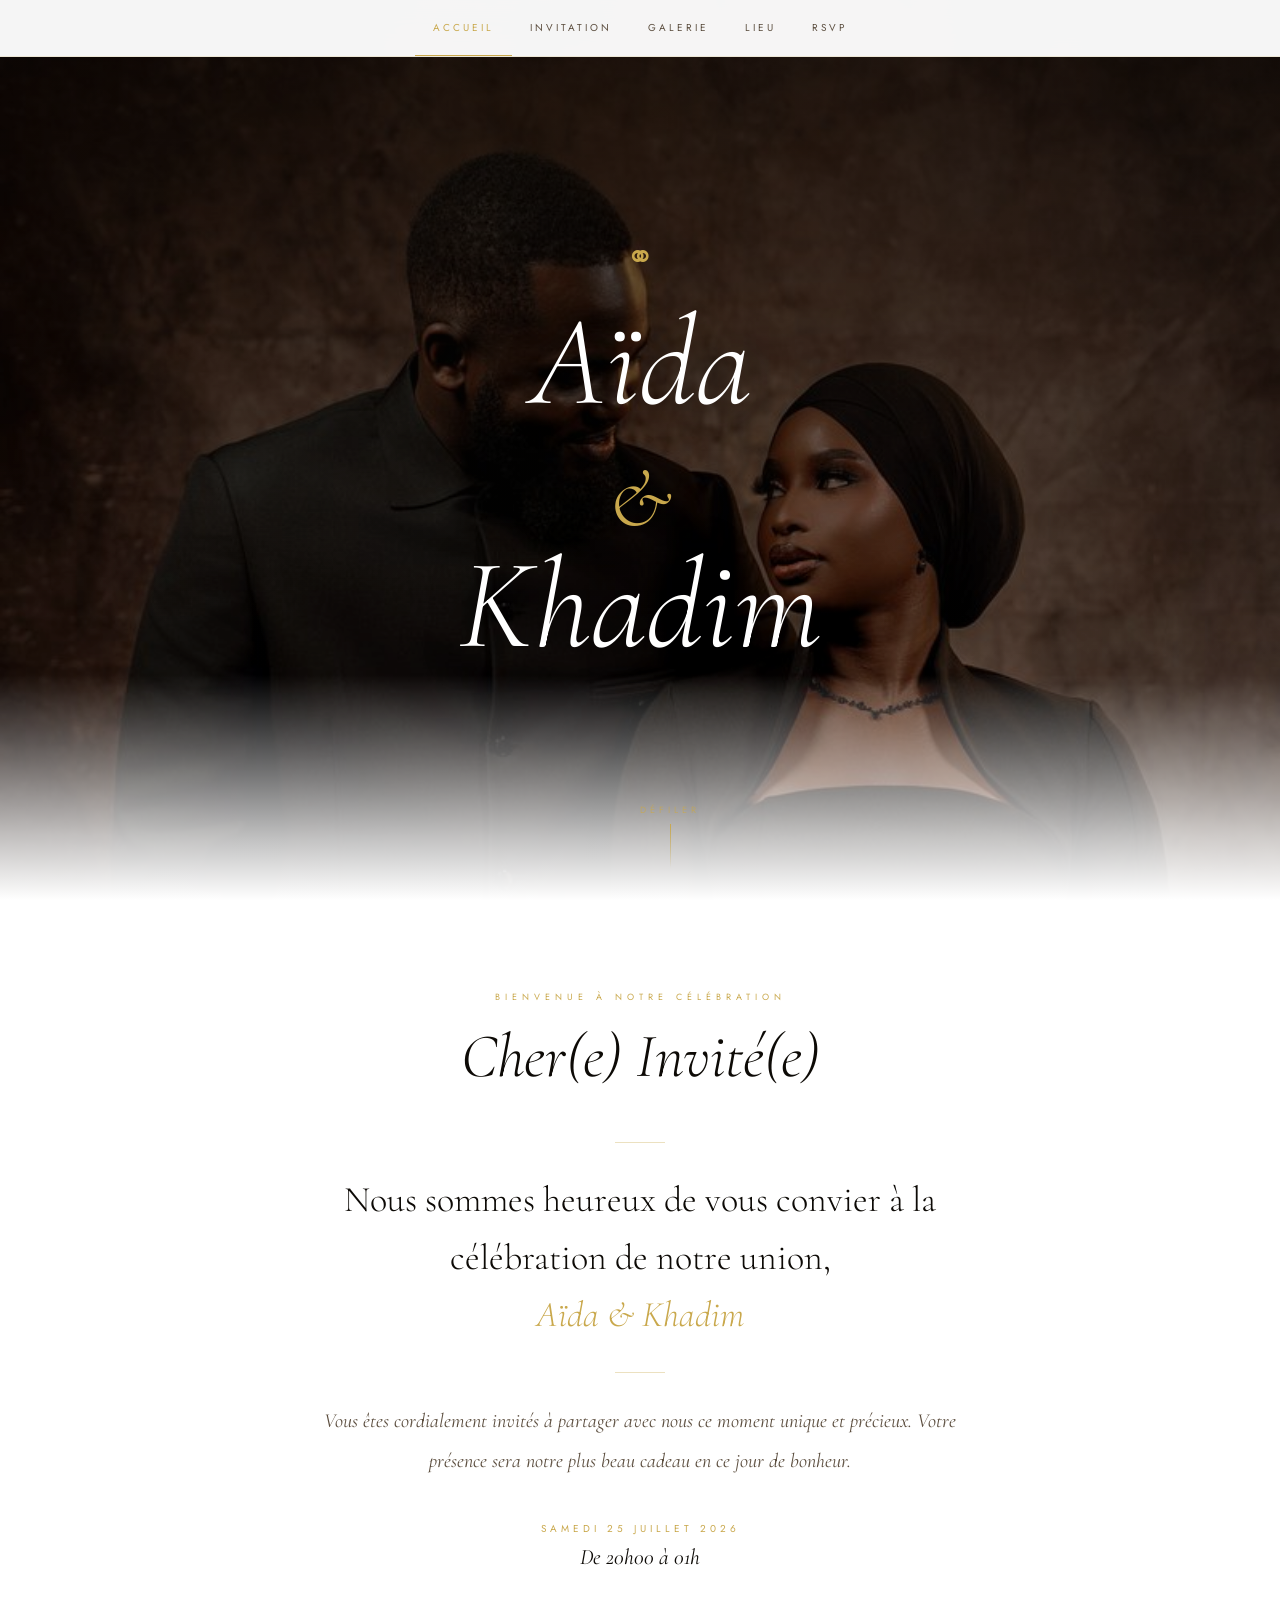
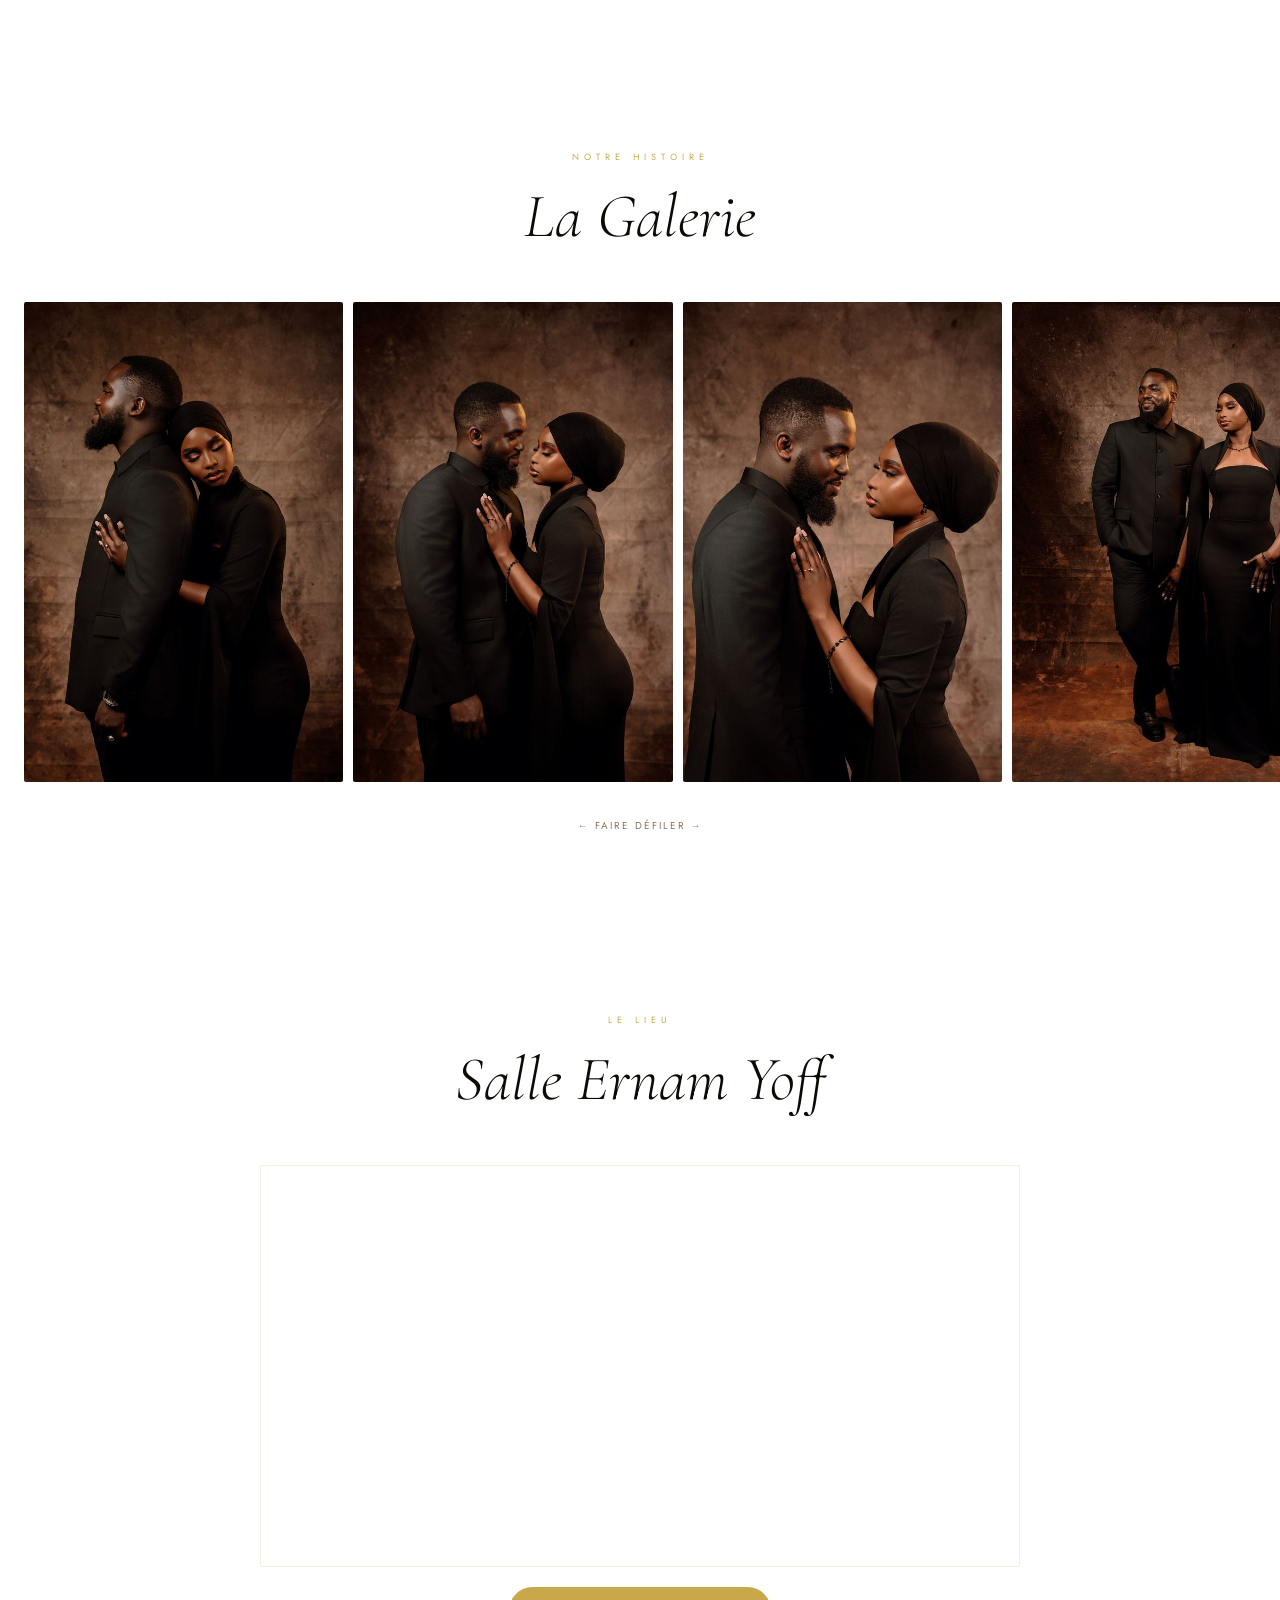
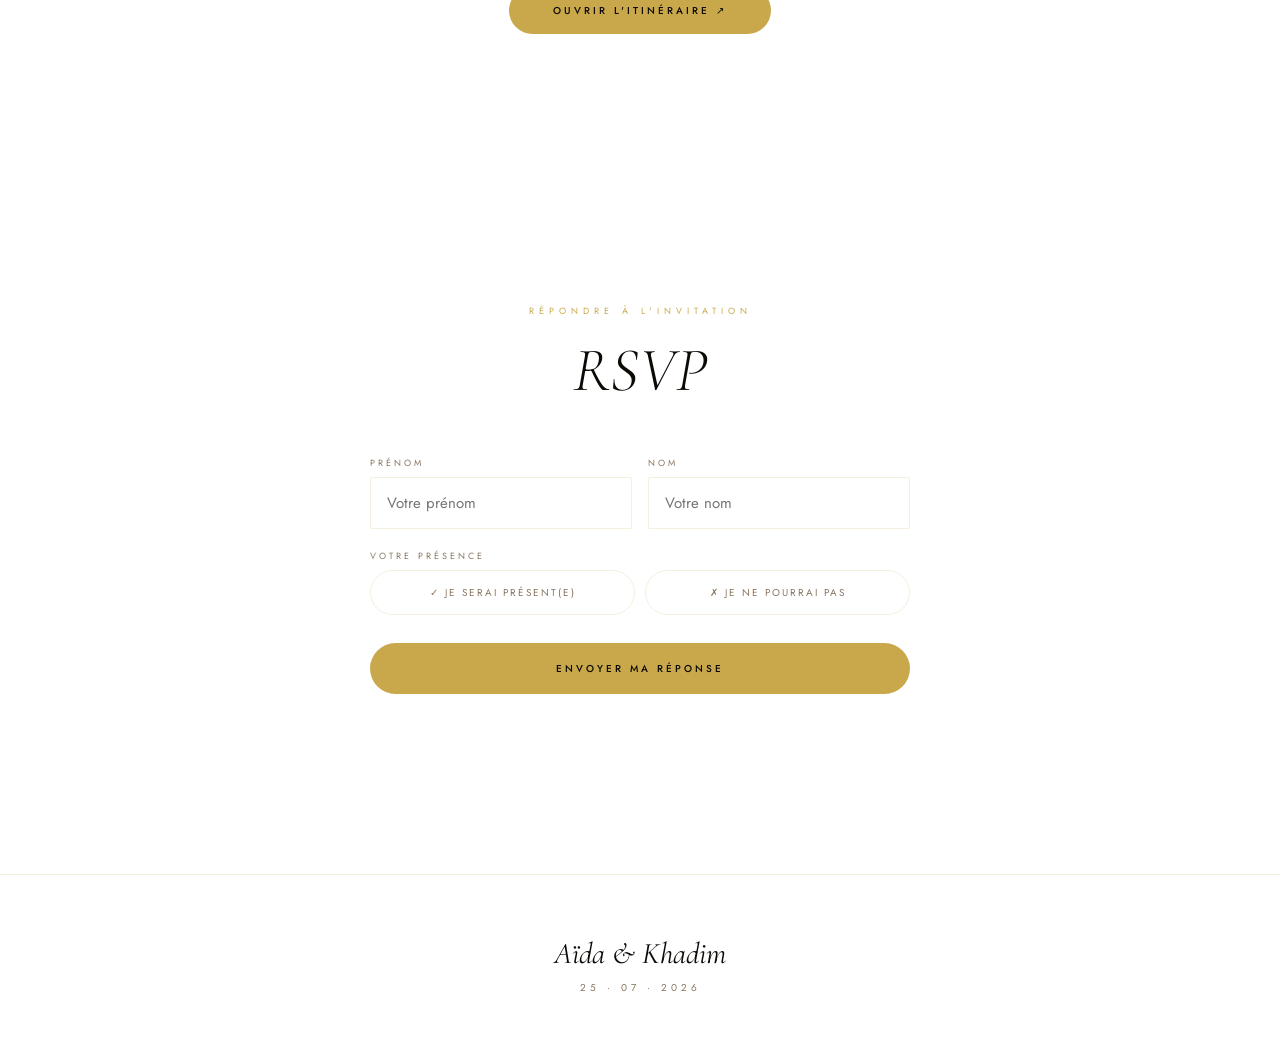
==== index.html @ fb93388e "text modification" ====
<!DOCTYPE html>
<html lang="fr">

<head>
    <meta charset="UTF-8">
    <meta name="viewport" content="width=device-width,initial-scale=1.0">
    <title>Aïda & Khadim — Mariage</title>
    <link
        href="https://fonts.googleapis.com/css2?family=Cormorant+Garamond:ital,wght@0,300;0,400;1,300;1,400;1,600&family=Jost:wght@200;300;400;500&display=swap"
        rel="stylesheet">
    <link rel="stylesheet" href="style.css">
</head>

<body>

    <!-- NAV FIXE -->
    <nav id="mainnav">
        <a href="#hero">Accueil</a>
        <a href="#invitation">Invitation</a>
        <a href="#galerie">Galerie</a>
        <a href="#localisation">Lieu</a>
        <a href="#rsvp">RSVP</a>
        </nav>

    <!-- LIGHTBOX -->
    <div class="lightbox" id="lb">
        <button class="lb-close" onclick="closeLb()">×</button>
        <button class="lb-prev" onclick="lbNav(-1)">‹</button>
        <img id="lb-img" src="" alt="">
        <button class="lb-next" onclick="lbNav(1)">›</button>
    </div>

    <!-- HERO -->
    <div id="hero">
        <div class="hero-bg"></div>
        <div class="hero-overlay"></div>
        <div class="hero-content">
            <div class="hero-rings">⚭</div>
            
            <h1 class="hero-names">Aïda<br><span class="hero-amp">&amp;</span><br>Khadim</h1>
            
        </div>
        <div class="hero-scroll">
            <span>Défiler</span>
            <div class="scroll-line"></div>
        </div>
    </div>

    <!-- INVITATION -->
    <div id="invitation">
        <section>
            <div style="max-width:640px;margin:0 auto">
                <p class="eyebrow">Bienvenue à notre célébration</p>
                <h2 class="stitle">Cher(e) Invité(e)</h2>
                <div class="gold-line"></div>
                <p class="inv-big">Nous sommes heureux de vous convier à la célébration de notre union,<br><em>Aïda
                        &amp; Khadim</em></p>
                <div class="gold-line"></div>
                <p class="inv-body">Vous êtes cordialement invités à partager avec nous ce moment unique et précieux.
                    Votre présence sera notre plus beau cadeau en ce jour de bonheur.</p>
                <div style="margin-top:40px;text-align:center">
                    <p style="font-size:10px;letter-spacing:4px;text-transform:uppercase;color:var(--gold)">Samedi 25
                        Juillet 2026</p>
                    <p
                        style="font-family:'Cormorant Garamond',serif;font-size:22px;font-style:italic;color:var(--dark);margin-top:8px">
                        De 20h00 à 01h</p>
                </div>
            </div>
        </section>
    </div>

    <!-- GALERIE SCROLL HORIZONTAL -->
    <div id="galerie" style="padding:90px 0">
        <div class="header">
            <p class="eyebrow">Notre histoire</p>
            <h2 class="stitle">La Galerie</h2>
        </div>
        <div class="gallery-track-wrap" id="gallery-wrap">
            <div class="gallery-track" id="gallery-track"></div>
        </div>
        <p class="gallery-hint">← Faire défiler →</p>
    </div>

    <!-- LIEU -->
    <div id="localisation">
        <section style="background:var(--cream);max-width:100%;padding:90px 24px">
            <div style="max-width:760px;margin:0 auto">
                <p class="eyebrow">Le Lieu</p>
                <h2 class="stitle">Salle Ernam Yoff</h2>
                <div class="map-wrap">
                    <iframe
                        src="https://www.google.com/maps/embed?pb=!1m17!1m12!1m3!1d3859.5!2d-17.4441!3d14.6928!2m3!1f0!2f0!3f0!3m2!1i1024!2i768!4f13.1!3m2!1m1!2zMTTCsDQxJzM0LjEiTiAxN8KwMjYnMzguOCJX!5e0!3m2!1sfr!2ssn!4v1"
                        allowfullscreen="" loading="lazy"></iframe>
                </div>
                <a href="https://maps.app.goo.gl/fPYTbt9CbK2Q4c9N6" target="_blank" class="map-btn">Ouvrir l'itinéraire
                    ↗</a>
            </div>
        </section>
    </div>

    <!-- RSVP -->
    <div id="rsvp">
        <section>
            <p class="eyebrow">Répondre à l'invitation</p>
            <h2 class="stitle">RSVP</h2>
            <div class="rsvp-wrap">
                <div id="rsvp-form">
                    <div style="display:grid;grid-template-columns:1fr 1fr;gap:16px">
                        <div class="field"><label>Prénom</label><input type="text" id="prenom"
                                placeholder="Votre prénom"></div>
                        <div class="field"><label>Nom</label><input type="text" id="nom" placeholder="Votre nom"></div>
                    </div>
                    <div class="field"><label>Votre présence</label>
                        <div class="pbtns">
                            <button class="pbtn" id="pyes" onclick="setP('yes')">✓ Je serai présent(e)</button>
                            <button class="pbtn" id="pno" onclick="setP('no')">✗ Je ne pourrai pas</button>
                        </div>
                    </div>
                    <button class="sbtn" onclick="submitRsvp()">Envoyer ma réponse</button>
                </div>
                <div class="rsvp-ok" id="rsvp-ok">
                    <p style="font-size:28px;color:var(--gold);margin-bottom:16px">✦</p>
                    <p
                        style="font-family:'Cormorant Garamond',serif;font-size:26px;font-style:italic;color:var(--cream2);margin-bottom:8px">
                        Merci pour votre réponse !</p>
                    <p style="font-size:13px;color:var(--muted)">Nous avons bien reçu votre confirmation.</p>
                </div>
            </div>
        </section>
    </div>

    <!-- FOOTER -->
    <footer>
        <div class="footer-names">Aïda &amp; Khadim</div>
        <div class="footer-date">25 · 07 · 2026</div>
    </footer>

    <div class="toast" id="toast"></div>

    <script>
        const PHOTOS = [
            "[data-uri]",
            "[data-uri]",
            "[data-uri]",
            "[data-uri]",
            "[data-uri]",
            "[data-uri]",
            "[data-uri]",
            "[data-uri]",
            "[data-uri]",
            "[data-uri]",
            "[data-uri]",
            "[data-uri]"
        ];
        const LS_GUESTS = 'mariage_ak_guests';
        const LS_MSGS = 'mariage_ak_msgs';

        // ---- PERSISTANCE localStorage ----
        function loadGuests() {
            try { return JSON.parse(localStorage.getItem(LS_GUESTS)) || []; } catch { return []; }
        }
        function saveGuests(arr) {
            try { localStorage.setItem(LS_GUESTS, JSON.stringify(arr)); } catch { }
        }
        function loadMsgs() {
            try { return JSON.parse(localStorage.getItem(LS_MSGS)) || []; } catch { return []; }
        }
        function saveMsgs(arr) {
            try { localStorage.setItem(LS_MSGS, JSON.stringify(arr)); } catch { }
        }

        let guests = loadGuests();
        let msgs = loadMsgs();
        let gFilter = 'all';
        let presence = null;

        function ini(p, n) { return ((p || '')[0] || '').toUpperCase() + ((n || '')[0] || '').toUpperCase(); }
        function timeStr() {
            return new Date().toLocaleDateString('fr-FR', { day: 'numeric', month: 'long', hour: '2-digit', minute: '2-digit' });
        }

        // ---- GALERIE ----
        function buildGallery() {
            const track = document.getElementById('gallery-track');
            track.innerHTML = PHOTOS.map((src, i) =>
                `<div class="gi" onclick="openLb(${i})"><img src="${src}" loading="lazy" alt="Photo ${i + 1}"></div>`
            ).join('');
            // Drag to scroll
            const wrap = document.getElementById('gallery-wrap');
            let isDown = false, startX, scrollLeft;
            wrap.addEventListener('mousedown', e => { isDown = true; startX = e.pageX - wrap.offsetLeft; scrollLeft = wrap.scrollLeft; wrap.style.cursor = 'grabbing' });
            wrap.addEventListener('mouseleave', () => { isDown = false; wrap.style.cursor = 'grab' });
            wrap.addEventListener('mouseup', () => { isDown = false; wrap.style.cursor = 'grab' });
            wrap.addEventListener('mousemove', e => { if (!isDown) return; e.preventDefault(); const x = e.pageX - wrap.offsetLeft; wrap.scrollLeft = scrollLeft - (x - startX) * 1.5 });
        }

        // ---- LIGHTBOX ----
        let lbIdx = 0;
        function openLb(i) { lbIdx = i; document.getElementById('lb-img').src = PHOTOS[i]; document.getElementById('lb').classList.add('open'); }
        function closeLb() { document.getElementById('lb').classList.remove('open'); }
        function lbNav(d) { lbIdx = (lbIdx + d + PHOTOS.length) % PHOTOS.length; document.getElementById('lb-img').src = PHOTOS[lbIdx]; }
        document.addEventListener('keydown', e => { if (e.key === 'Escape') closeLb(); if (e.key === 'ArrowLeft') lbNav(-1); if (e.key === 'ArrowRight') lbNav(1); });

        // ---- RSVP ----
        function setP(v) {
            presence = v;
            document.getElementById('pyes').className = 'pbtn' + (v === 'yes' ? ' yes' : '');
            document.getElementById('pno').className = 'pbtn' + (v === 'no' ? ' no-sel' : '');
        }
        function submitRsvp() {
            const p = document.getElementById('prenom').value.trim();
            const n = document.getElementById('nom').value.trim();
            if (!p || !n) { toast('Veuillez entrer votre prénom et nom.'); return; }
            if (!presence) { toast('Veuillez indiquer votre présence.'); return; }
            const nb = 1;
            const entry = { prenom: p, nom: n, nb, status: presence === 'yes' ? 'yes' : 'no', time: timeStr() };
            guests.unshift(entry);
            saveGuests(guests);
            document.getElementById('rsvp-form').style.display = 'none';
            document.getElementById('rsvp-ok').style.display = 'block';
            toast(presence === 'yes' ? '🎉 Présence confirmée !' : 'Merci pour votre réponse.');
        }

        // ---- INVITÉS ----
        function renderGuests() {
            const list = guests.filter(g => gFilter === 'all' || g.status === gFilter);
            document.getElementById('cnt-total').textContent = guests.length;
            document.getElementById('cnt-yes').textContent = guests.filter(g => g.status === 'yes').length;
            document.getElementById('cnt-wait').textContent = guests.filter(g => g.status === 'wait').length;
            document.getElementById('guest-list').innerHTML = list.length
                ? list.map(g => `
      <div class="gi-item">
        <div class="av">${ini(g.prenom, g.nom)}</div>
        <div style="flex:1">
          <div class="gi-name">${g.prenom} ${g.nom}</div>
          <div class="gi-sub">${g.time}</div>
        </div>
        <span class="bdg bdg-${g.status}">${g.status === 'yes' ? 'Confirmé' : g.status === 'no' ? 'Absent' : 'En attente'}</span>
      </div>`).join('')
                : '<p style="text-align:center;color:var(--muted);padding:32px">Aucun invité dans cette catégorie</p>';
        }
        function filt(f, btn) {
            gFilter = f;
            document.querySelectorAll('.fbtn').forEach(b => b.classList.remove('active'));
            btn.classList.add('active'); }

        // ---- MESSAGES ----
        function renderMsgs() {
            document.getElementById('msg-list').innerHTML = msgs.length
                ? msgs.map(m => `
      <div class="msg-card">
        <div class="msg-head">
          <div class="msg-av">${ini(m.prenom, m.nom)}</div>
          <div class="msg-name">${m.prenom} ${m.nom}</div>
          <span class="msg-t">${m.time}</span>
        </div>
        <p class="msg-txt">"${m.txt}"</p>
      </div>`).join('')
                : '<p style="text-align:center;color:var(--muted);padding:32px">Soyez le premier à laisser un message !</p>';
        }
        function submitMsg() {
            const p = document.getElementById('mprenom').value.trim();
            const n = document.getElementById('mnom').value.trim();
            const t = document.getElementById('mtxt').value.trim();
            if (!p || !n || !t) { toast('Veuillez remplir tous les champs.'); return; }
            msgs.unshift({ prenom: p, nom: n, txt: t, time: timeStr() });
            saveMsgs(msgs);
            document.getElementById('mprenom').value = '';
            document.getElementById('mnom').value = '';
            document.getElementById('mtxt').value = '';
            toast('✦ Message publié !');
        }

        // ---- TOAST ----
        function toast(msg) {
            const t = document.getElementById('toast'); t.textContent = msg;
            t.classList.add('show'); setTimeout(() => t.classList.remove('show'), 3000);
        }

        // ---- NAV active au scroll ----
        const sids = ['hero', 'invitation', 'galerie', 'localisation', 'rsvp', 'invites', 'messages'];
        window.addEventListener('scroll', () => {
            let cur = 'hero';
            sids.forEach(id => { const el = document.getElementById(id); if (el && window.scrollY >= el.offsetTop - 80) cur = id });
            document.querySelectorAll('nav a').forEach(a => a.classList.toggle('active', a.getAttribute('href') === '#' + cur));
        }, { passive: true });

        // ---- INIT ----
        buildGallery();
        </script>
</body>

</html>
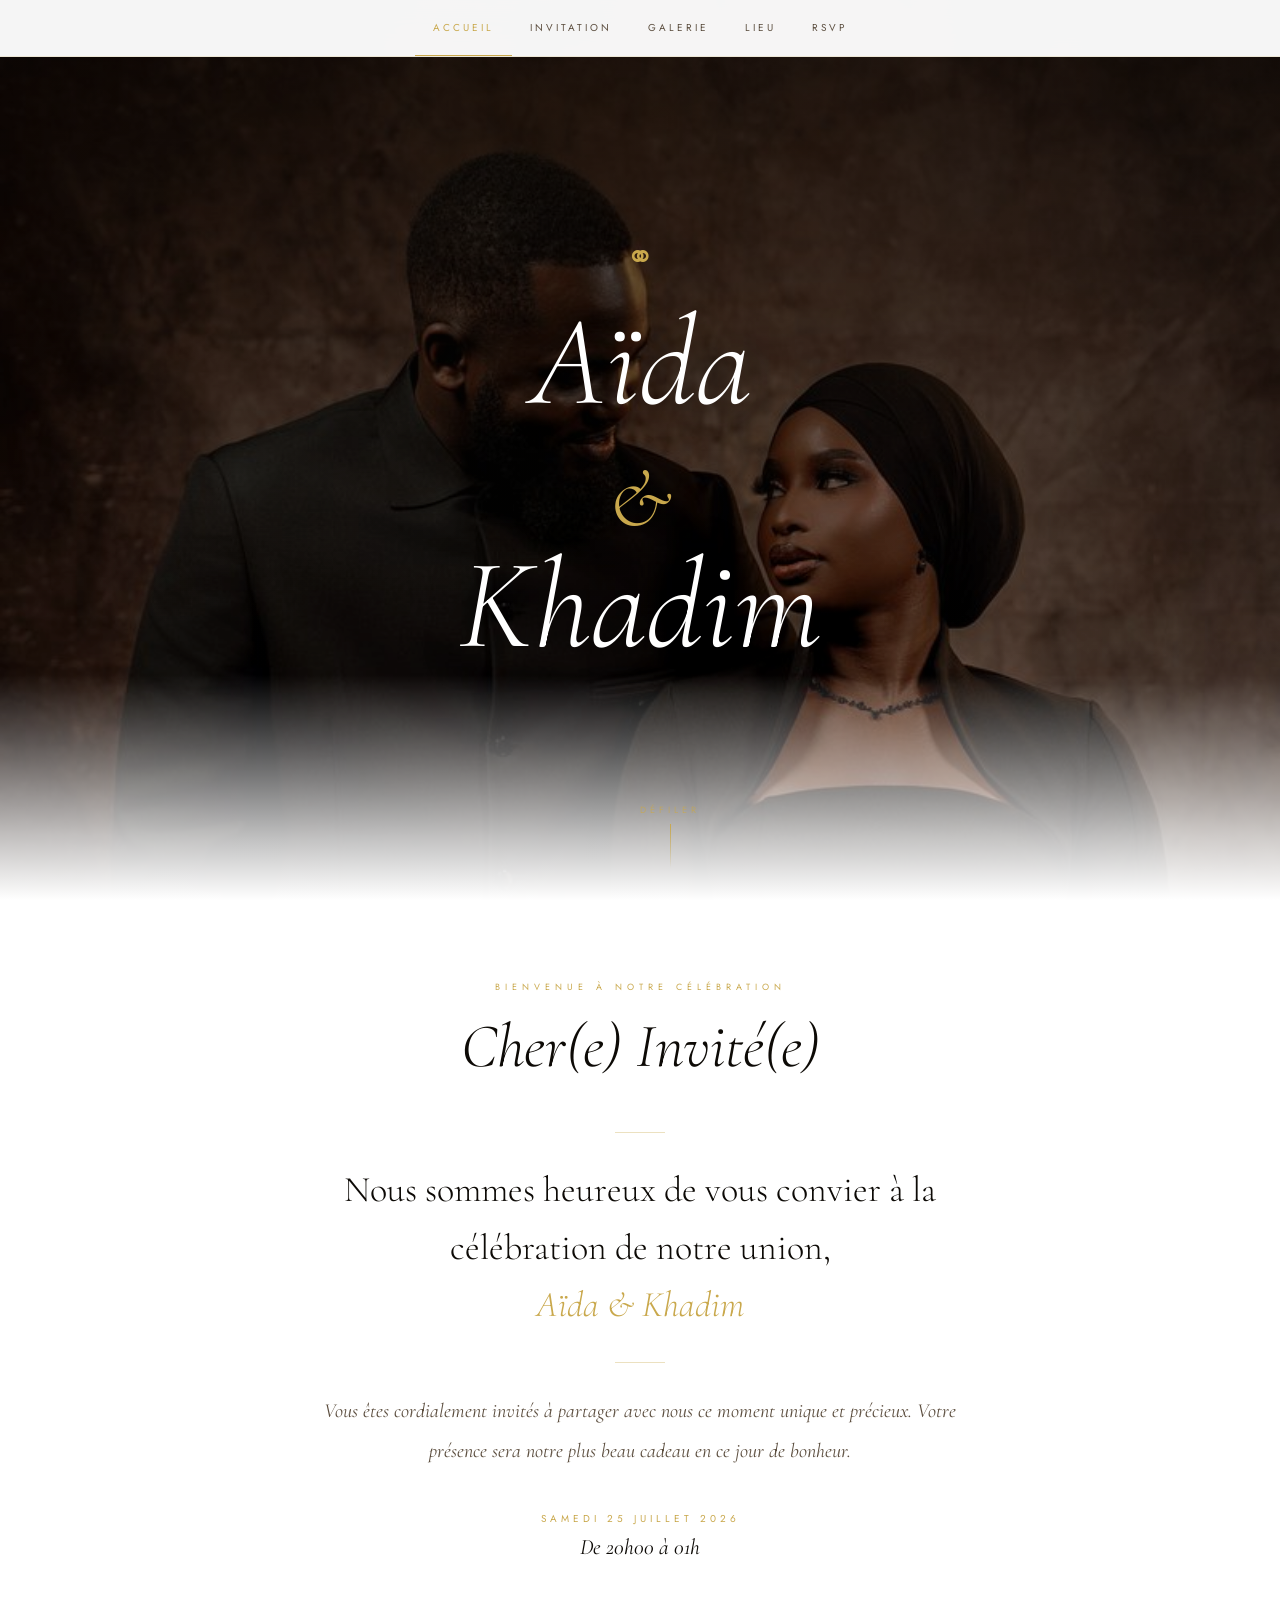
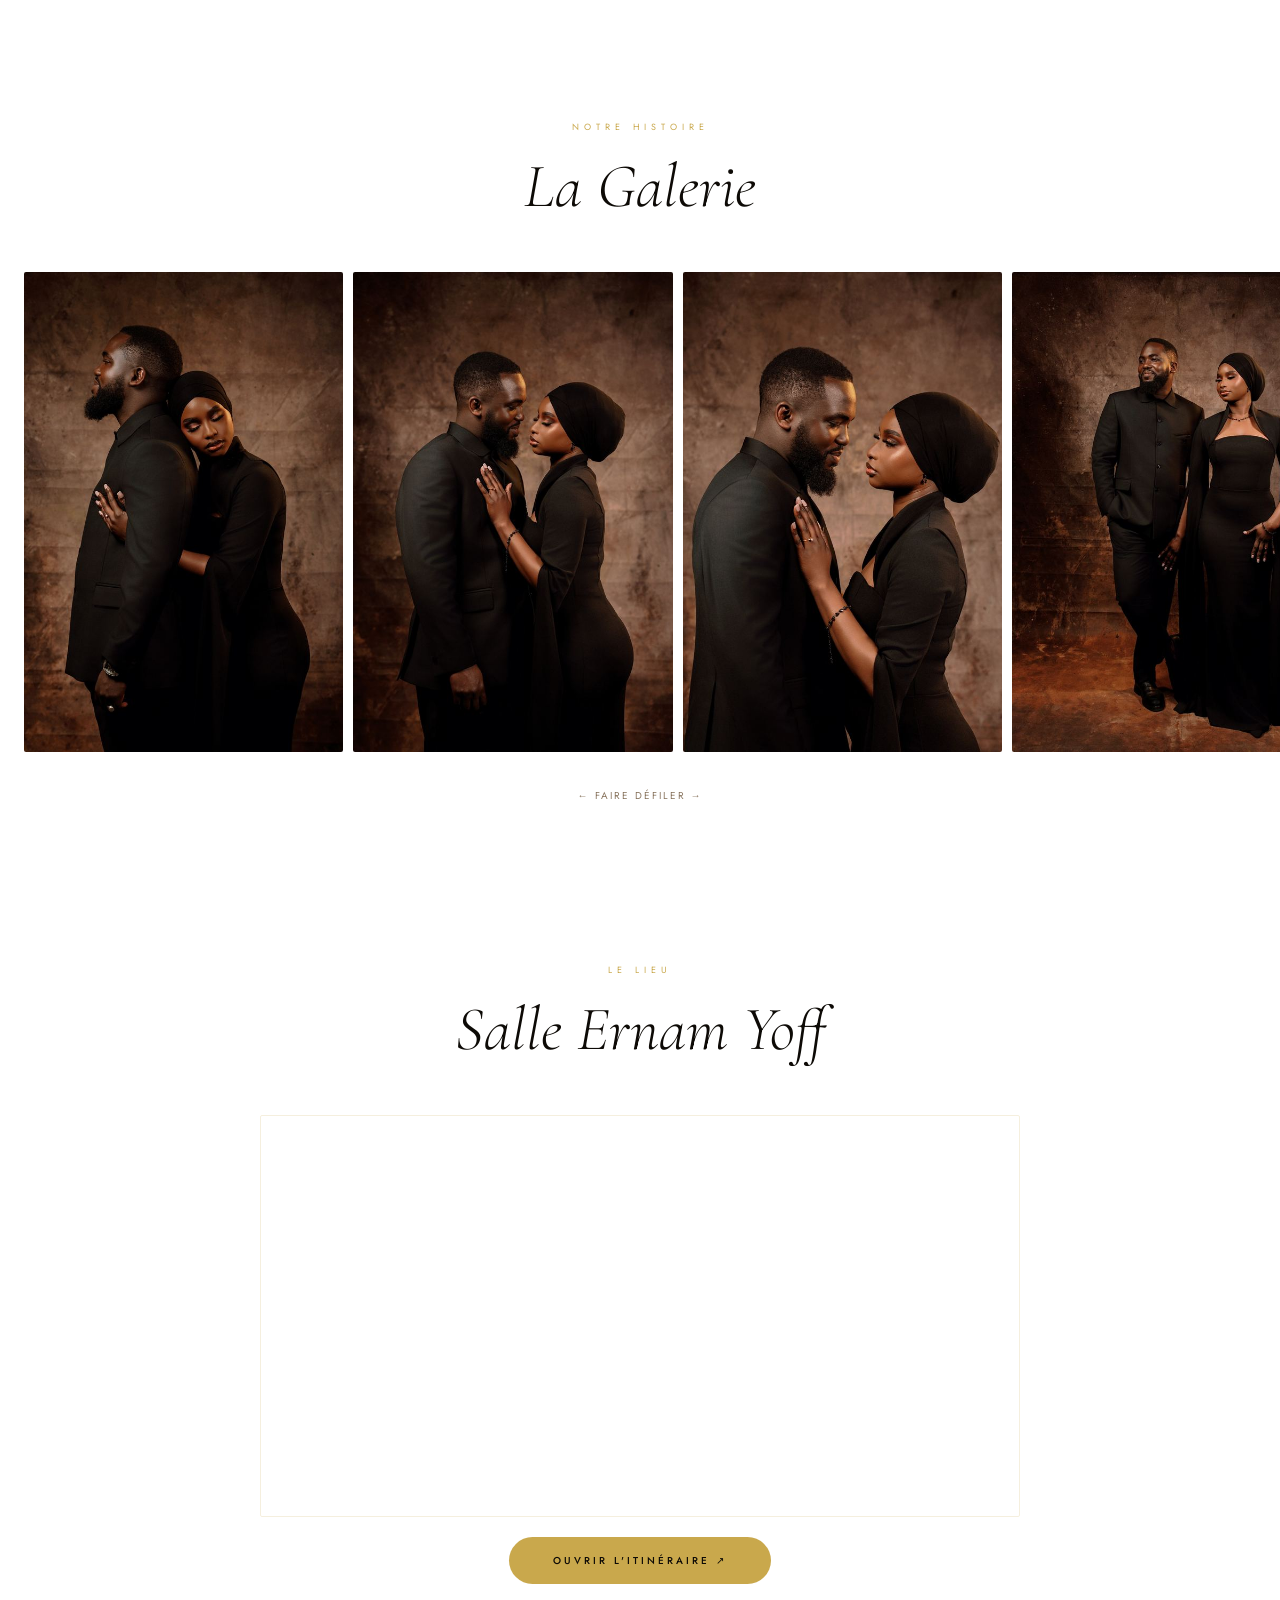
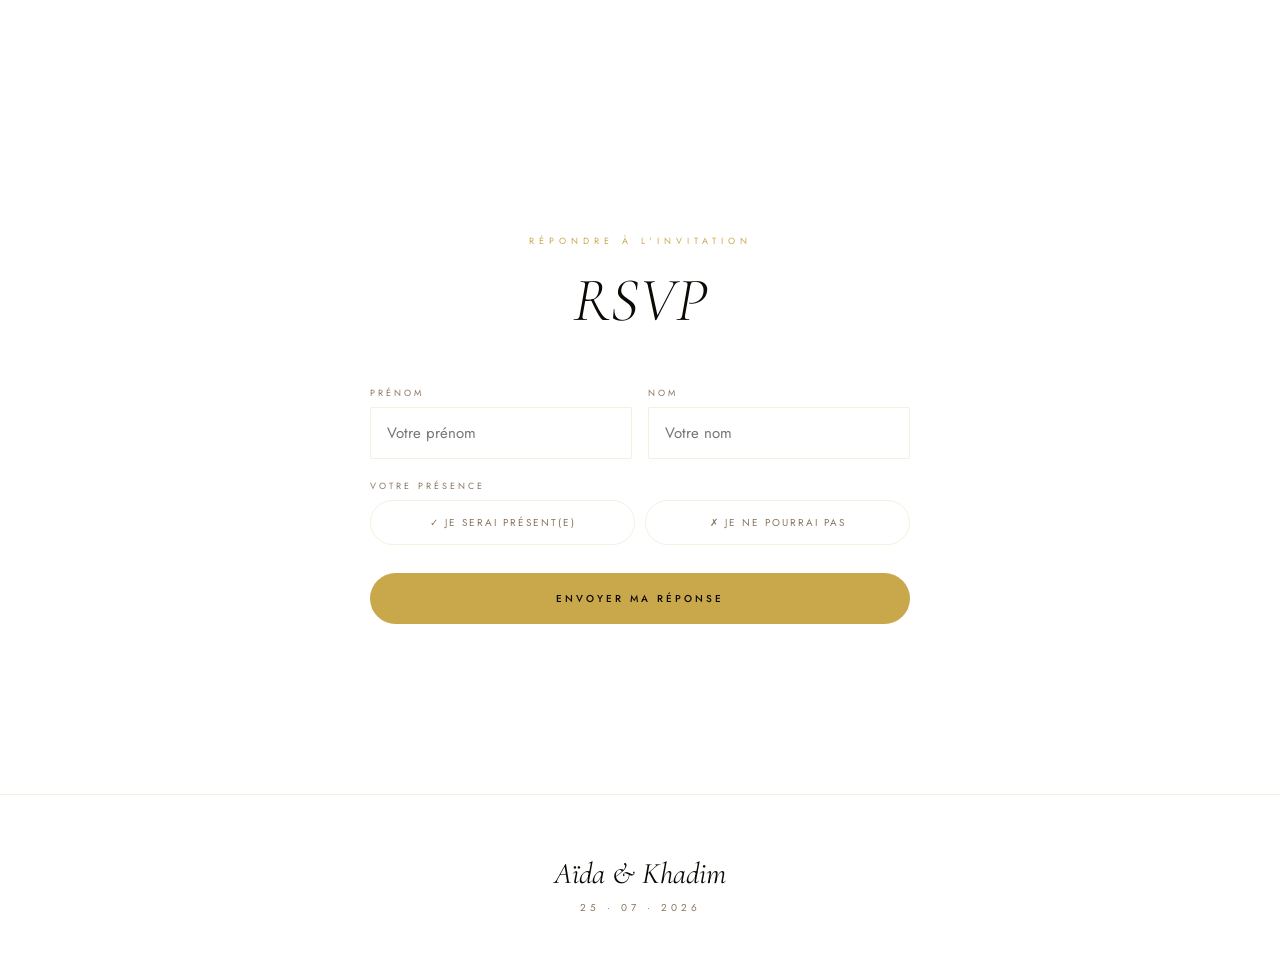
==== commit c53b638a: "space section fix" ====
--- a/index.html
+++ b/index.html
@@ -70,7 +70,7 @@
     </div>
 
     <!-- GALERIE SCROLL HORIZONTAL -->
-    <div id="galerie" style="padding:90px 0">
+    <div id="galerie">
         <div class="header">
             <p class="eyebrow">Notre histoire</p>
             <h2 class="stitle">La Galerie</h2>
@@ -83,7 +83,7 @@
 
     <!-- LIEU -->
     <div id="localisation">
-        <section style="background:var(--cream);max-width:100%;padding:90px 24px">
+        <section>
             <div style="max-width:760px;margin:0 auto">
                 <p class="eyebrow">Le Lieu</p>
                 <h2 class="stitle">Salle Ernam Yoff</h2>
--- a/style.css
+++ b/style.css
@@ -182,10 +182,10 @@
 
         /* SECTIONS */
         section {
-            padding: 90px 24px;
-            max-width: 960px;
-            margin: 0 auto
-        }
+    padding: 80px 24px;
+    max-width: 960px;
+    margin: 0 auto;
+}
 
         .eyebrow {
             font-size: 9px;
@@ -848,3 +848,21 @@
 /* CUSTOM ROUNDED STYLES */
 .map-wrap iframe { border-radius: 12px; }
 .map-btn, .pbtn, .sbtn, .fbtn, button, .lb-prev, .lb-next, .lb-close { border-radius: 30px !important; }
+
+
+/* Section Spacing Adjustments */
+#localisation {
+    background: var(--cream);
+}
+#galerie {
+    padding: 80px 0;
+}
+
+@media (max-width: 768px) {
+    section {
+        padding: 50px 24px;
+    }
+    #galerie {
+        padding: 50px 0;
+    }
+}
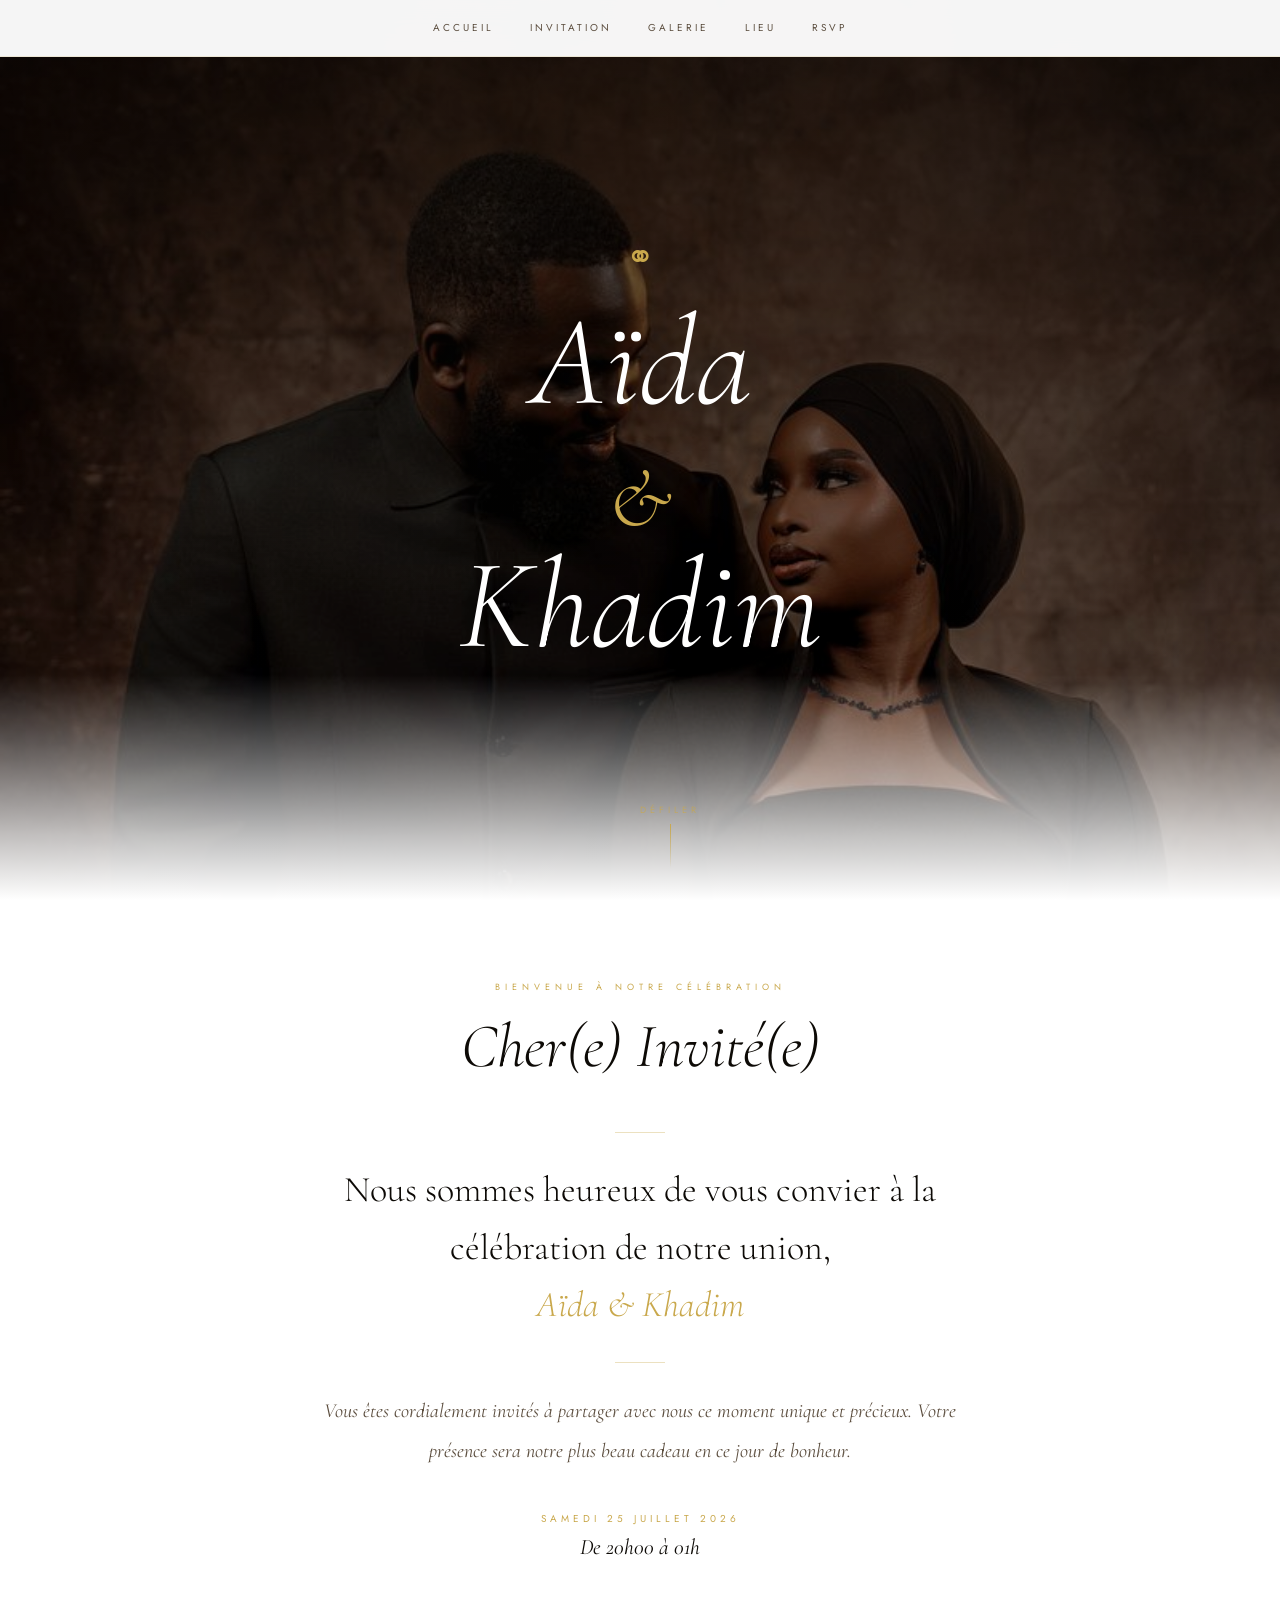
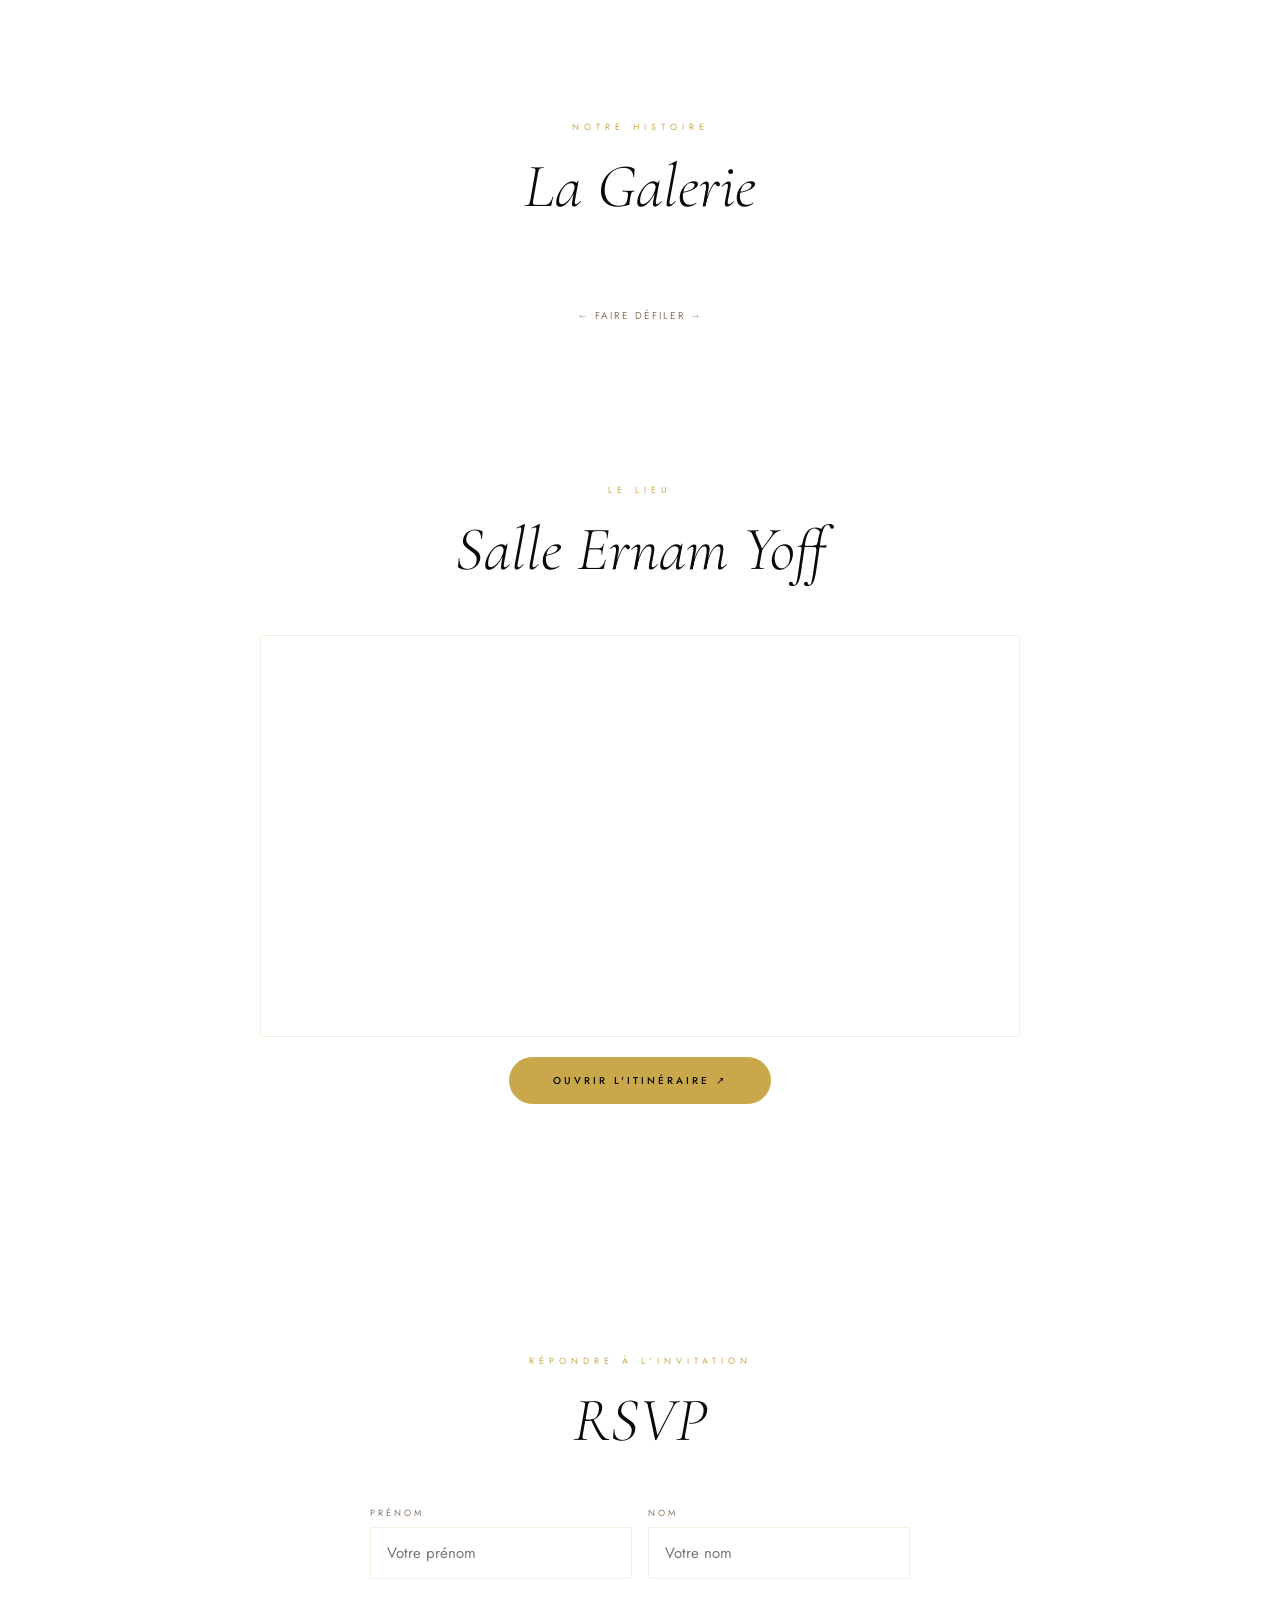
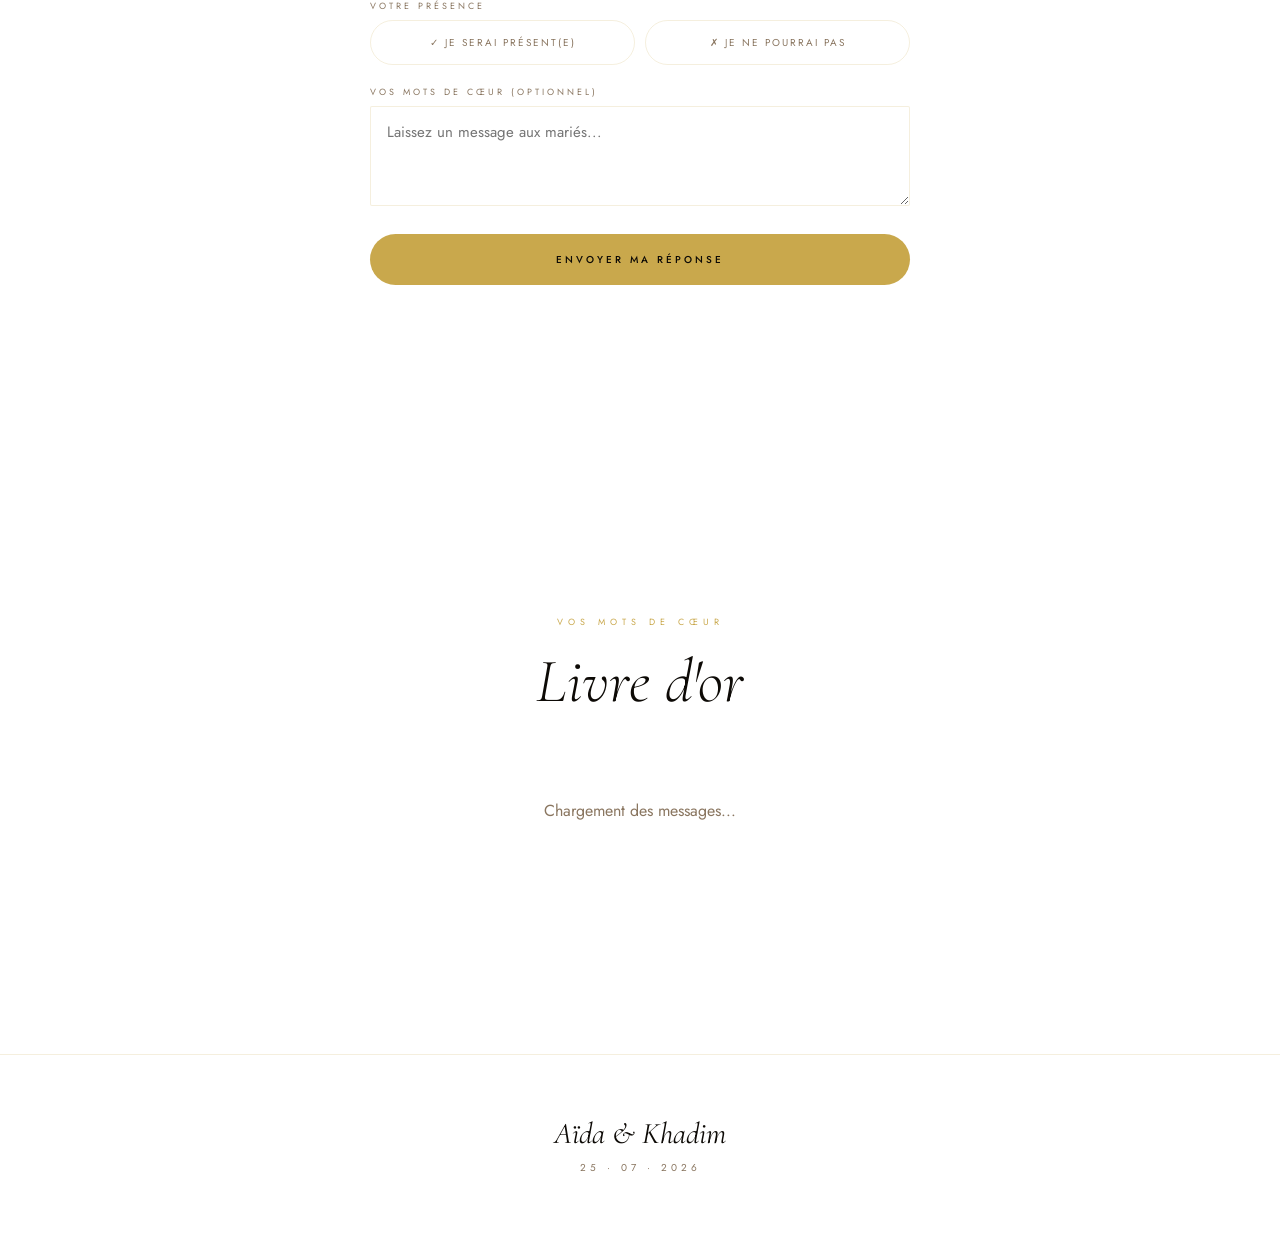
==== commit b996d426: "Préparation pour Netlify et Render, suppression V2" ====
--- a/index.html
+++ b/index.html
@@ -116,6 +116,10 @@
                             <button class="pbtn" id="pno" onclick="setP('no')">✗ Je ne pourrai pas</button>
                         </div>
                     </div>
+                    <div class="field">
+                        <label>Vos mots de cœur (optionnel)</label>
+                        <textarea id="message" rows="3" placeholder="Laissez un message aux mariés..."></textarea>
+                    </div>
                     <button class="sbtn" onclick="submitRsvp()">Envoyer ma réponse</button>
                 </div>
                 <div class="rsvp-ok" id="rsvp-ok">
@@ -125,6 +129,18 @@
                         Merci pour votre réponse !</p>
                     <p style="font-size:13px;color:var(--muted)">Nous avons bien reçu votre confirmation.</p>
                 </div>
+            </div>
+        </section>
+    </div>
+
+    <!-- MESSAGES -->
+    <div id="messages" style="background:var(--cream);padding:80px 24px">
+        <section>
+            <p class="eyebrow">Vos mots de cœur</p>
+            <h2 class="stitle">Livre d'or</h2>
+            <div id="msg-list" style="max-width:600px;margin:40px auto;display:flex;flex-direction:column;gap:16px;">
+                <!-- Les messages seront injectés ici par le JavaScript depuis le serveur -->
+                <p style="text-align:center;color:var(--muted);padding:32px">Chargement des messages...</p>
             </div>
         </section>
     </div>
@@ -201,74 +217,78 @@
         function lbNav(d) { lbIdx = (lbIdx + d + PHOTOS.length) % PHOTOS.length; document.getElementById('lb-img').src = PHOTOS[lbIdx]; }
         document.addEventListener('keydown', e => { if (e.key === 'Escape') closeLb(); if (e.key === 'ArrowLeft') lbNav(-1); if (e.key === 'ArrowRight') lbNav(1); });
 
-        // ---- RSVP ----
+        // ---- API BACKEND ----
+        // Si vous testez en local, on utilise localhost. Sinon, on utilise l'URL de Render.
+        const IS_LOCAL = window.location.hostname === 'localhost' || window.location.hostname === '127.0.0.1';
+        const API_URL = IS_LOCAL ? 'http://localhost:3000/api' : 'https://votre-backend-mariage.onrender.com/api'; // <--- REMPLACEZ CECI PAR L'URL DE RENDER
+
+        // ---- RSVP & MESSAGES API ----
         function setP(v) {
             presence = v;
             document.getElementById('pyes').className = 'pbtn' + (v === 'yes' ? ' yes' : '');
             document.getElementById('pno').className = 'pbtn' + (v === 'no' ? ' no-sel' : '');
         }
-        function submitRsvp() {
+        
+        async function submitRsvp() {
             const p = document.getElementById('prenom').value.trim();
             const n = document.getElementById('nom').value.trim();
+            const msg = document.getElementById('message').value.trim();
+            
             if (!p || !n) { toast('Veuillez entrer votre prénom et nom.'); return; }
             if (!presence) { toast('Veuillez indiquer votre présence.'); return; }
-            const nb = 1;
-            const entry = { prenom: p, nom: n, nb, status: presence === 'yes' ? 'yes' : 'no', time: timeStr() };
-            guests.unshift(entry);
-            saveGuests(guests);
-            document.getElementById('rsvp-form').style.display = 'none';
-            document.getElementById('rsvp-ok').style.display = 'block';
-            toast(presence === 'yes' ? '🎉 Présence confirmée !' : 'Merci pour votre réponse.');
-        }
-
-        // ---- INVITÉS ----
-        function renderGuests() {
-            const list = guests.filter(g => gFilter === 'all' || g.status === gFilter);
-            document.getElementById('cnt-total').textContent = guests.length;
-            document.getElementById('cnt-yes').textContent = guests.filter(g => g.status === 'yes').length;
-            document.getElementById('cnt-wait').textContent = guests.filter(g => g.status === 'wait').length;
-            document.getElementById('guest-list').innerHTML = list.length
-                ? list.map(g => `
-      <div class="gi-item">
-        <div class="av">${ini(g.prenom, g.nom)}</div>
-        <div style="flex:1">
-          <div class="gi-name">${g.prenom} ${g.nom}</div>
-          <div class="gi-sub">${g.time}</div>
-        </div>
-        <span class="bdg bdg-${g.status}">${g.status === 'yes' ? 'Confirmé' : g.status === 'no' ? 'Absent' : 'En attente'}</span>
+            
+            const btn = document.querySelector('.sbtn');
+            btn.textContent = 'Envoi...';
+            btn.disabled = true;
+
+            try {
+                const response = await fetch(`${API_URL}/guests`, {
+                    method: 'POST',
+                    headers: { 'Content-Type': 'application/json' },
+                    body: JSON.stringify({ prenom: p, nom: n, presence: presence, message: msg })
+                });
+
+                if (response.ok) {
+                    document.getElementById('rsvp-form').style.display = 'none';
+                    document.getElementById('rsvp-ok').style.display = 'block';
+                    toast(presence === 'yes' ? '🎉 Présence confirmée !' : 'Merci pour votre réponse.');
+                    loadMsgs(); // Recharger les messages pour voir le sien
+                } else {
+                    toast('Erreur lors de l\\'envoi. Réessayez.');
+                    btn.textContent = 'Envoyer ma réponse';
+                    btn.disabled = false;
+                }
+            } catch (err) {
+                console.error(err);
+                toast('Erreur de connexion au serveur.');
+                btn.textContent = 'Envoyer ma réponse';
+                btn.disabled = false;
+            }
+        }
+
+        async function loadMsgs() {
+            try {
+                const response = await fetch(`${API_URL}/messages`);
+                if (response.ok) {
+                    const messages = await response.json();
+                    renderMsgs(messages);
+                }
+            } catch (err) {
+                console.error('Erreur chargement messages', err);
+            }
+        }
+
+        function renderMsgs(messages) {
+            document.getElementById('msg-list').innerHTML = messages.length
+                ? messages.map(m => `
+      <div class="msg-card" style="background:#fff;padding:20px;border-radius:12px;box-shadow:0 4px 12px rgba(0,0,0,0.03);">
+        <div class="msg-head" style="display:flex;align-items:center;margin-bottom:12px">
+          <div class="msg-av" style="width:36px;height:36px;background:var(--gold);color:#fff;border-radius:50%;display:flex;align-items:center;justify-content:center;font-size:14px;font-weight:600;margin-right:12px">${ini(m.prenom, m.prenom)}</div>
+          <div class="msg-name" style="font-weight:500">${m.prenom}</div>
+        </div>
+        <p class="msg-txt" style="color:var(--dark);font-style:italic">"${m.message}"</p>
       </div>`).join('')
-                : '<p style="text-align:center;color:var(--muted);padding:32px">Aucun invité dans cette catégorie</p>';
-        }
-        function filt(f, btn) {
-            gFilter = f;
-            document.querySelectorAll('.fbtn').forEach(b => b.classList.remove('active'));
-            btn.classList.add('active'); }
-
-        // ---- MESSAGES ----
-        function renderMsgs() {
-            document.getElementById('msg-list').innerHTML = msgs.length
-                ? msgs.map(m => `
-      <div class="msg-card">
-        <div class="msg-head">
-          <div class="msg-av">${ini(m.prenom, m.nom)}</div>
-          <div class="msg-name">${m.prenom} ${m.nom}</div>
-          <span class="msg-t">${m.time}</span>
-        </div>
-        <p class="msg-txt">"${m.txt}"</p>
-      </div>`).join('')
-                : '<p style="text-align:center;color:var(--muted);padding:32px">Soyez le premier à laisser un message !</p>';
-        }
-        function submitMsg() {
-            const p = document.getElementById('mprenom').value.trim();
-            const n = document.getElementById('mnom').value.trim();
-            const t = document.getElementById('mtxt').value.trim();
-            if (!p || !n || !t) { toast('Veuillez remplir tous les champs.'); return; }
-            msgs.unshift({ prenom: p, nom: n, txt: t, time: timeStr() });
-            saveMsgs(msgs);
-            document.getElementById('mprenom').value = '';
-            document.getElementById('mnom').value = '';
-            document.getElementById('mtxt').value = '';
-            toast('✦ Message publié !');
+                : '<p style="text-align:center;color:var(--muted);padding:32px">Pas encore de message.</p>';
         }
 
         // ---- TOAST ----
@@ -287,6 +307,7 @@
 
         // ---- INIT ----
         buildGallery();
+        loadMsgs();
         </script>
 </body>
 
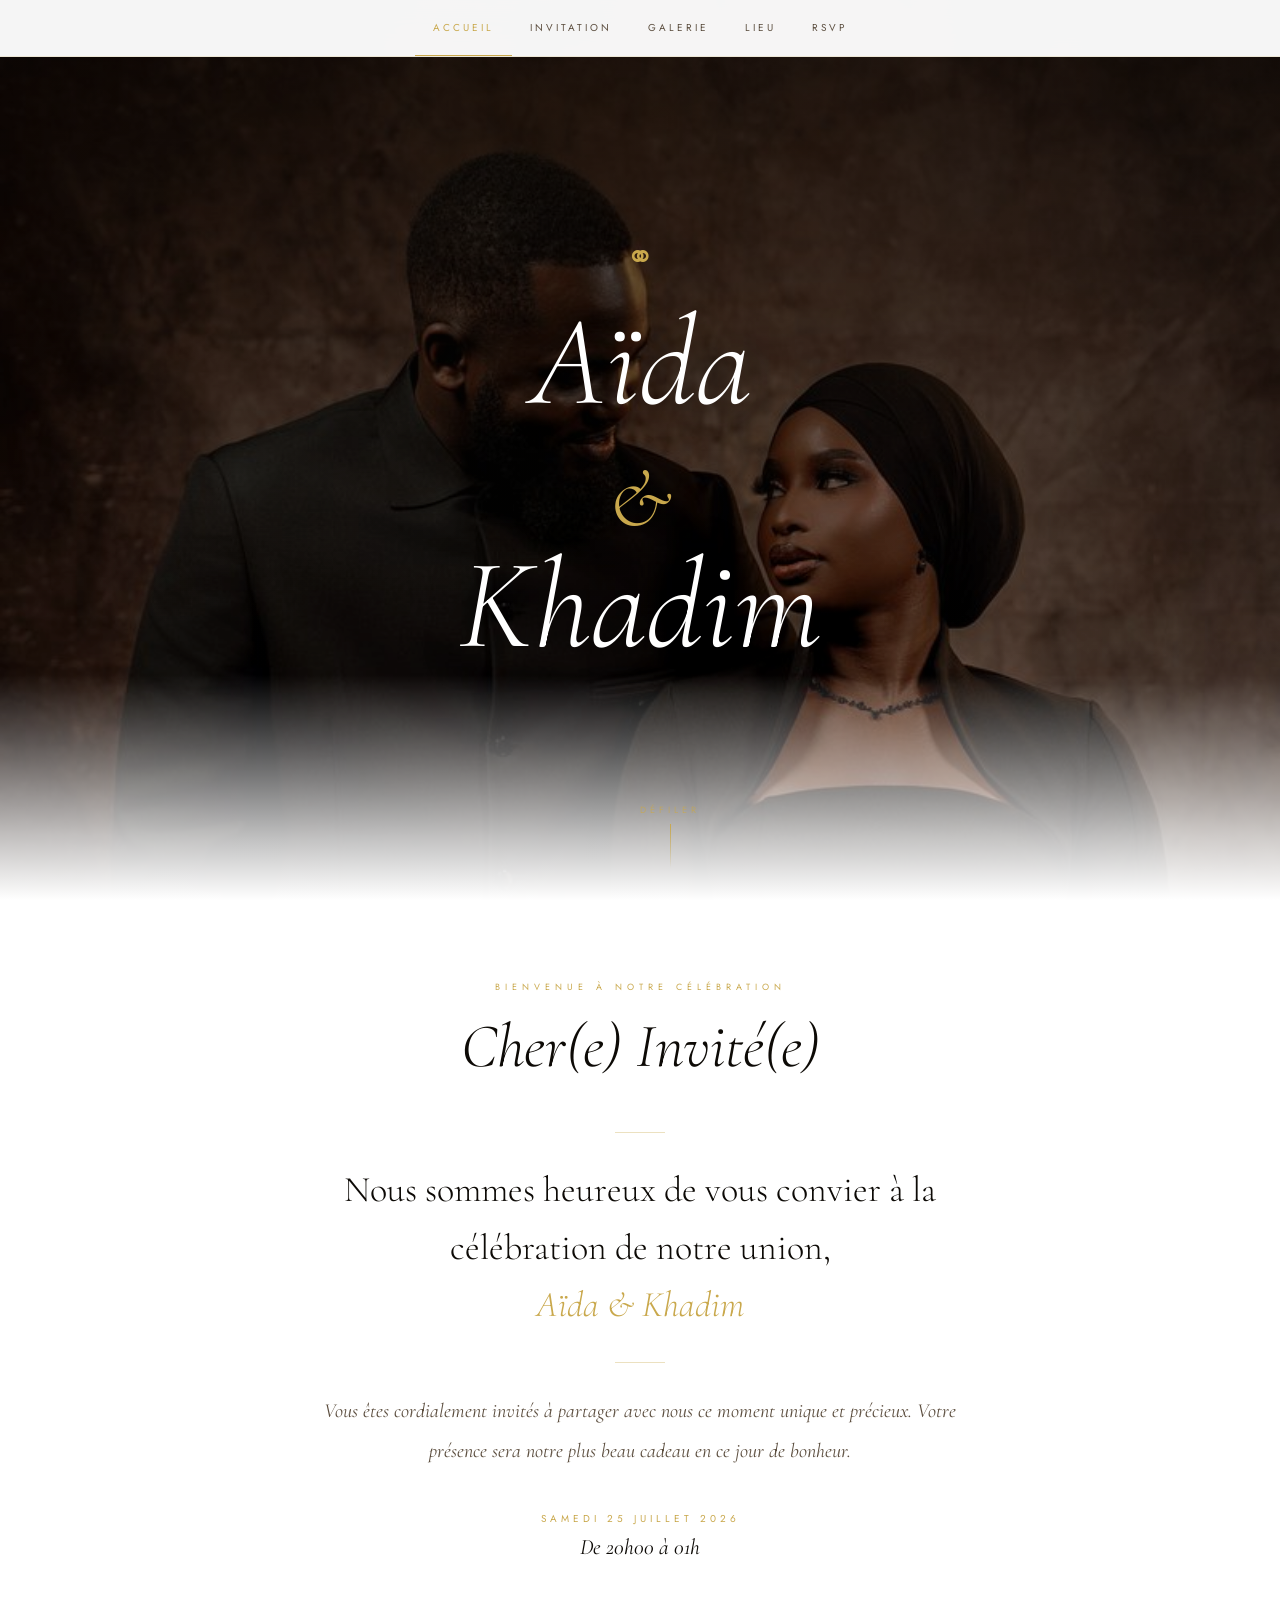
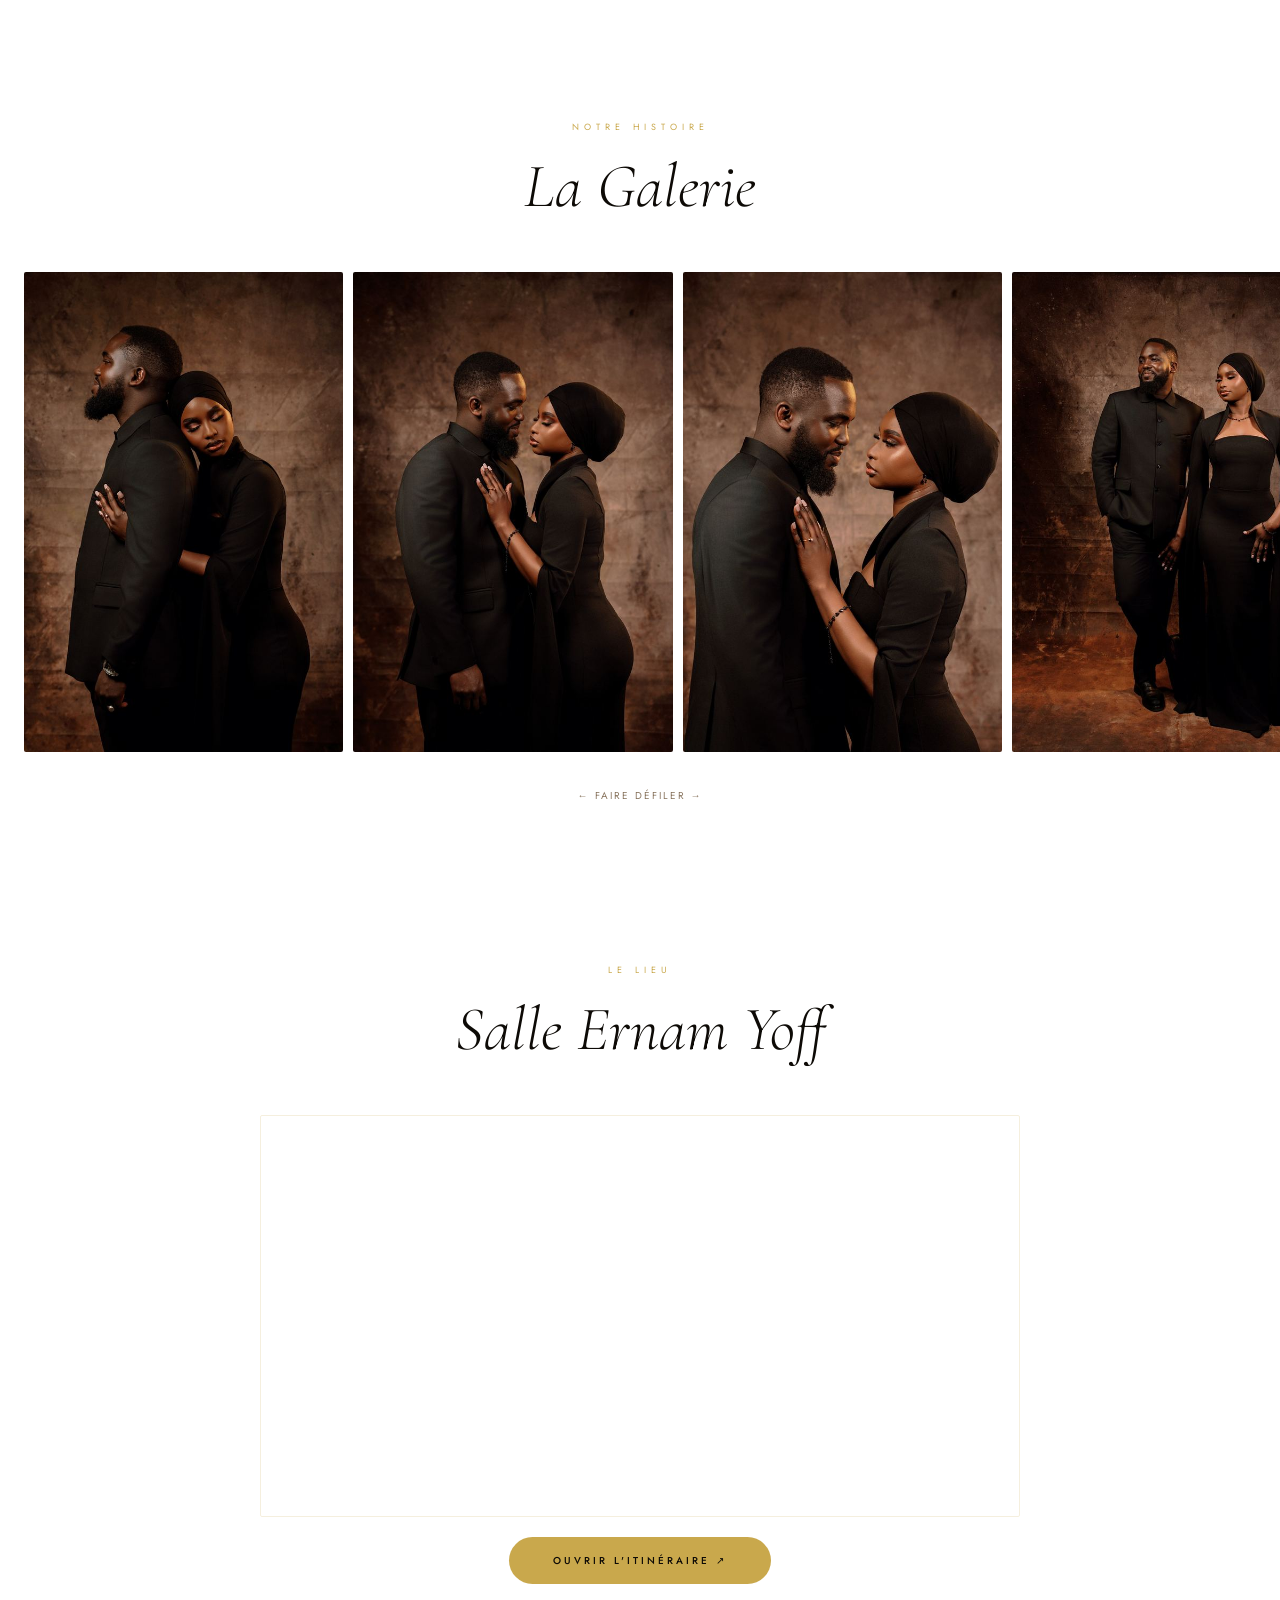
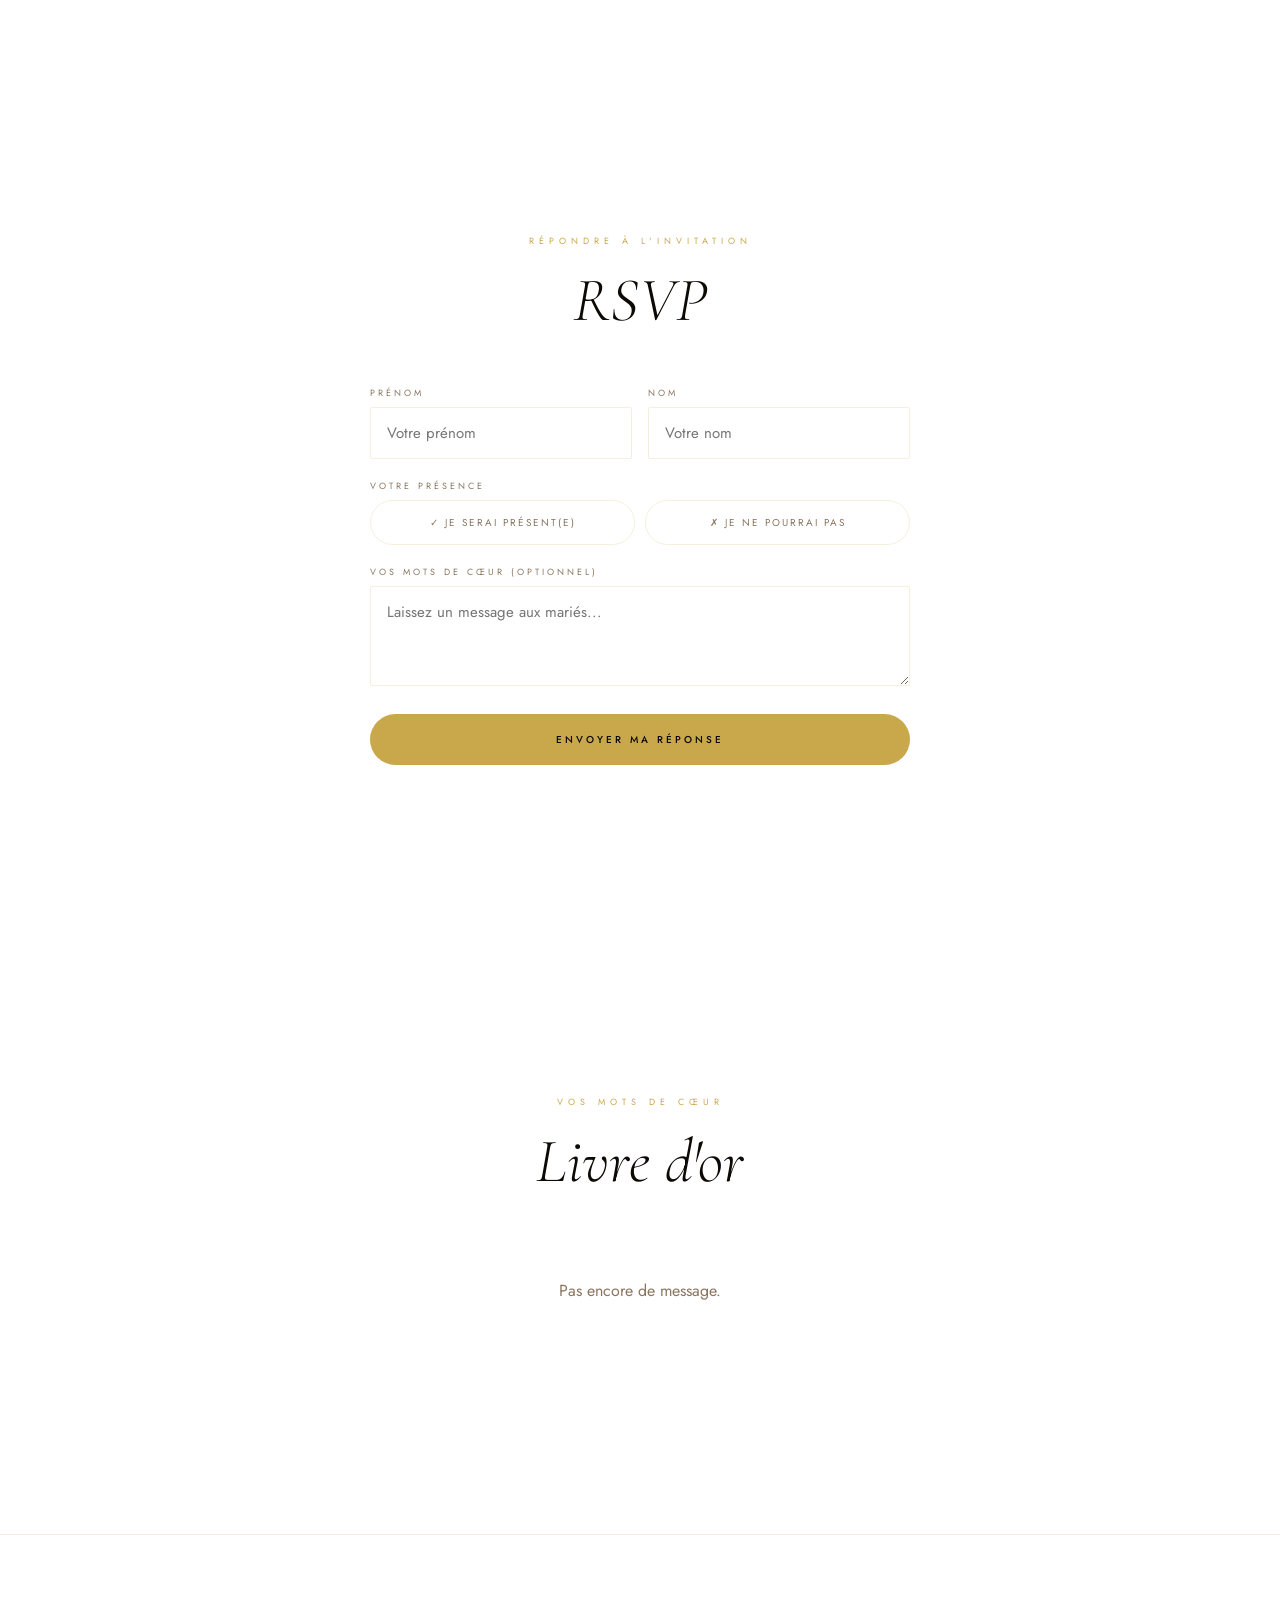
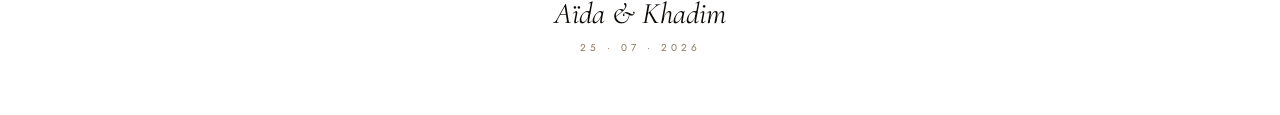
==== commit d2fa6ff9: "Déploiement final : Migration Supabase, Optimistic UI (zéro attente), et Action anti-sommeil" ====
--- a/index.html
+++ b/index.html
@@ -140,7 +140,7 @@
             <h2 class="stitle">Livre d'or</h2>
             <div id="msg-list" style="max-width:600px;margin:40px auto;display:flex;flex-direction:column;gap:16px;">
                 <!-- Les messages seront injectés ici par le JavaScript depuis le serveur -->
-                <p style="text-align:center;color:var(--muted);padding:32px">Chargement des messages...</p>
+                <p style="text-align:center;color:var(--muted);padding:32px">Pas encore de message.</p>
             </div>
         </section>
     </div>
@@ -220,7 +220,7 @@
         // ---- API BACKEND ----
         // Si vous testez en local, on utilise localhost. Sinon, on utilise l'URL de Render.
         const IS_LOCAL = window.location.hostname === 'localhost' || window.location.hostname === '127.0.0.1';
-        const API_URL = IS_LOCAL ? 'http://localhost:3000/api' : 'https://votre-backend-mariage.onrender.com/api'; // <--- REMPLACEZ CECI PAR L'URL DE RENDER
+        const API_URL = IS_LOCAL ? 'http://localhost:3000/api' : 'https://mariage-aida-backend.onrender.com/api';
 
         // ---- RSVP & MESSAGES API ----
         function setP(v) {
@@ -229,7 +229,7 @@
             document.getElementById('pno').className = 'pbtn' + (v === 'no' ? ' no-sel' : '');
         }
         
-        async function submitRsvp() {
+        function submitRsvp() {
             const p = document.getElementById('prenom').value.trim();
             const n = document.getElementById('nom').value.trim();
             const msg = document.getElementById('message').value.trim();
@@ -238,31 +238,71 @@
             if (!presence) { toast('Veuillez indiquer votre présence.'); return; }
             
             const btn = document.querySelector('.sbtn');
-            btn.textContent = 'Envoi...';
+            btn.textContent = 'Enregistrement...';
             btn.disabled = true;
 
+            const rsvpData = { prenom: p, nom: n, presence: presence, message: msg };
+            
+            // 1. UI instantanée (on n'attend pas la réponse du serveur)
+            document.getElementById('rsvp-form').style.display = 'none';
+            document.getElementById('rsvp-ok').style.display = 'block';
+            toast(presence === 'yes' ? '🎉 Présence confirmée !' : 'Merci pour votre réponse.');
+            
+            // 2. Ajout optimiste du message dans la liste (s'il y en a un)
+            if (msg) {
+                const msgsList = document.getElementById('msg-list');
+                const newMsgHtml = `
+                <div class="msg-card" style="background:#fff;padding:20px;border-radius:12px;box-shadow:0 4px 12px rgba(0,0,0,0.03);opacity:0.7">
+                  <div class="msg-head" style="display:flex;align-items:center;margin-bottom:12px">
+                    <div class="msg-av" style="width:36px;height:36px;background:var(--gold);color:#fff;border-radius:50%;display:flex;align-items:center;justify-content:center;font-size:14px;font-weight:600;margin-right:12px">${ini(p, p)}</div>
+                    <div class="msg-name" style="font-weight:500">${p} (Envoi en cours...)</div>
+                  </div>
+                  <p class="msg-txt" style="color:var(--dark);font-style:italic">"${msg}"</p>
+                </div>`;
+                if (msgsList.innerHTML.includes('Pas encore de message')) {
+                    msgsList.innerHTML = newMsgHtml;
+                } else {
+                    msgsList.insertAdjacentHTML('afterbegin', newMsgHtml);
+                }
+            }
+
+            // 3. Sauvegarde en file d'attente locale et synchronisation
+            saveAndSyncRsvp(rsvpData);
+        }
+
+        // ---- FILE D'ATTENTE LOCALE (Gestion du sommeil de Render) ----
+        function saveAndSyncRsvp(data) {
+            const queue = JSON.parse(localStorage.getItem('rsvp_queue') || '[]');
+            queue.push(data);
+            localStorage.setItem('rsvp_queue', JSON.stringify(queue));
+            syncRsvpQueue();
+        }
+
+        async function syncRsvpQueue() {
+            const queue = JSON.parse(localStorage.getItem('rsvp_queue') || '[]');
+            if (queue.length === 0) return;
+
+            const data = queue[0]; // On prend le premier
             try {
+                // keepalive: true permet à la requête de continuer même si l'utilisateur ferme la page immédiatement
                 const response = await fetch(`${API_URL}/guests`, {
                     method: 'POST',
                     headers: { 'Content-Type': 'application/json' },
-                    body: JSON.stringify({ prenom: p, nom: n, presence: presence, message: msg })
+                    body: JSON.stringify(data),
+                    keepalive: true
                 });
 
                 if (response.ok) {
-                    document.getElementById('rsvp-form').style.display = 'none';
-                    document.getElementById('rsvp-ok').style.display = 'block';
-                    toast(presence === 'yes' ? '🎉 Présence confirmée !' : 'Merci pour votre réponse.');
-                    loadMsgs(); // Recharger les messages pour voir le sien
-                } else {
-                    toast('Erreur lors de l\\'envoi. Réessayez.');
-                    btn.textContent = 'Envoyer ma réponse';
-                    btn.disabled = false;
+                    // Supprimer de la file d'attente
+                    queue.shift();
+                    localStorage.setItem('rsvp_queue', JSON.stringify(queue));
+                    // Recharger la vraie liste des messages (sans le texte "Envoi en cours")
+                    loadMsgs();
+                    // Continuer avec les suivants s'il y en a
+                    syncRsvpQueue();
                 }
             } catch (err) {
-                console.error(err);
-                toast('Erreur de connexion au serveur.');
-                btn.textContent = 'Envoyer ma réponse';
-                btn.disabled = false;
+                console.error("Serveur en sommeil ou hors ligne. L'envoi sera retenté plus tard.", err);
             }
         }
 
@@ -308,6 +348,7 @@
         // ---- INIT ----
         buildGallery();
         loadMsgs();
+        syncRsvpQueue(); // Tente de vider la file d'attente au chargement de la page
         </script>
 </body>
 
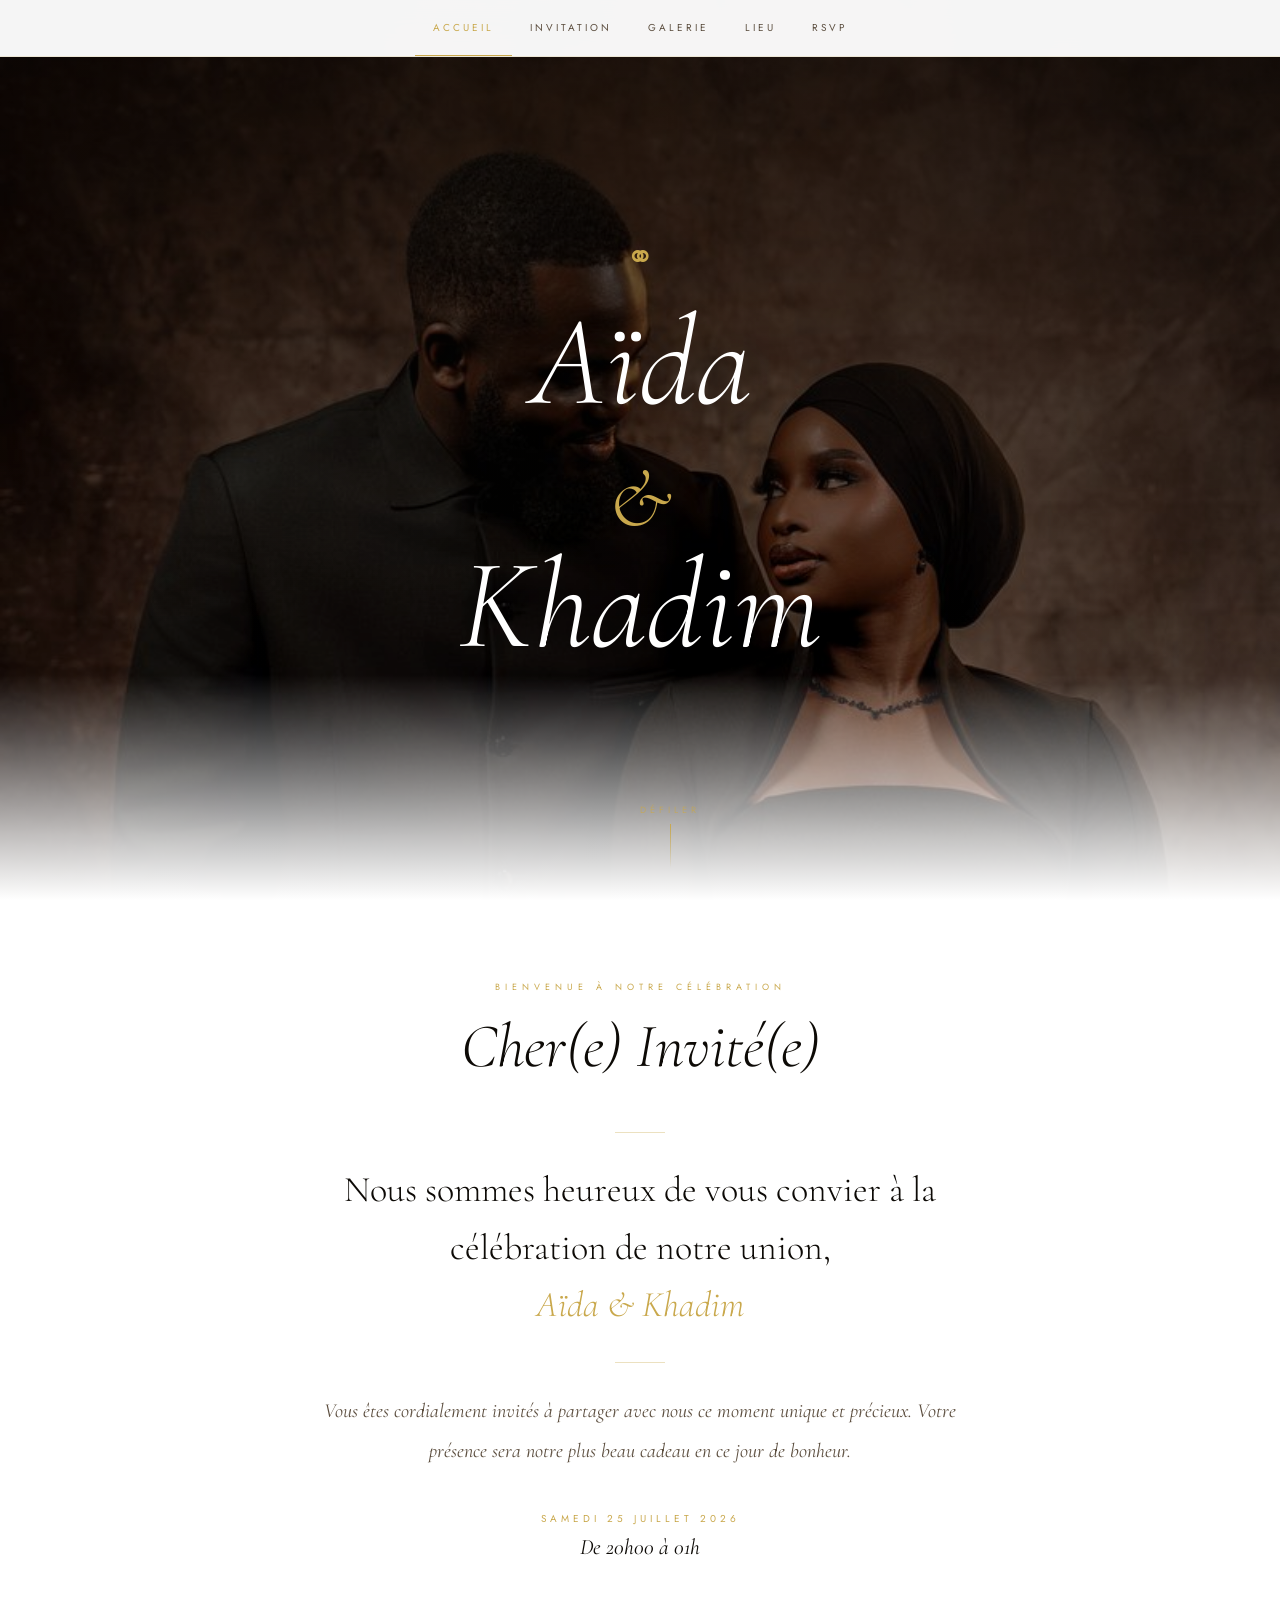
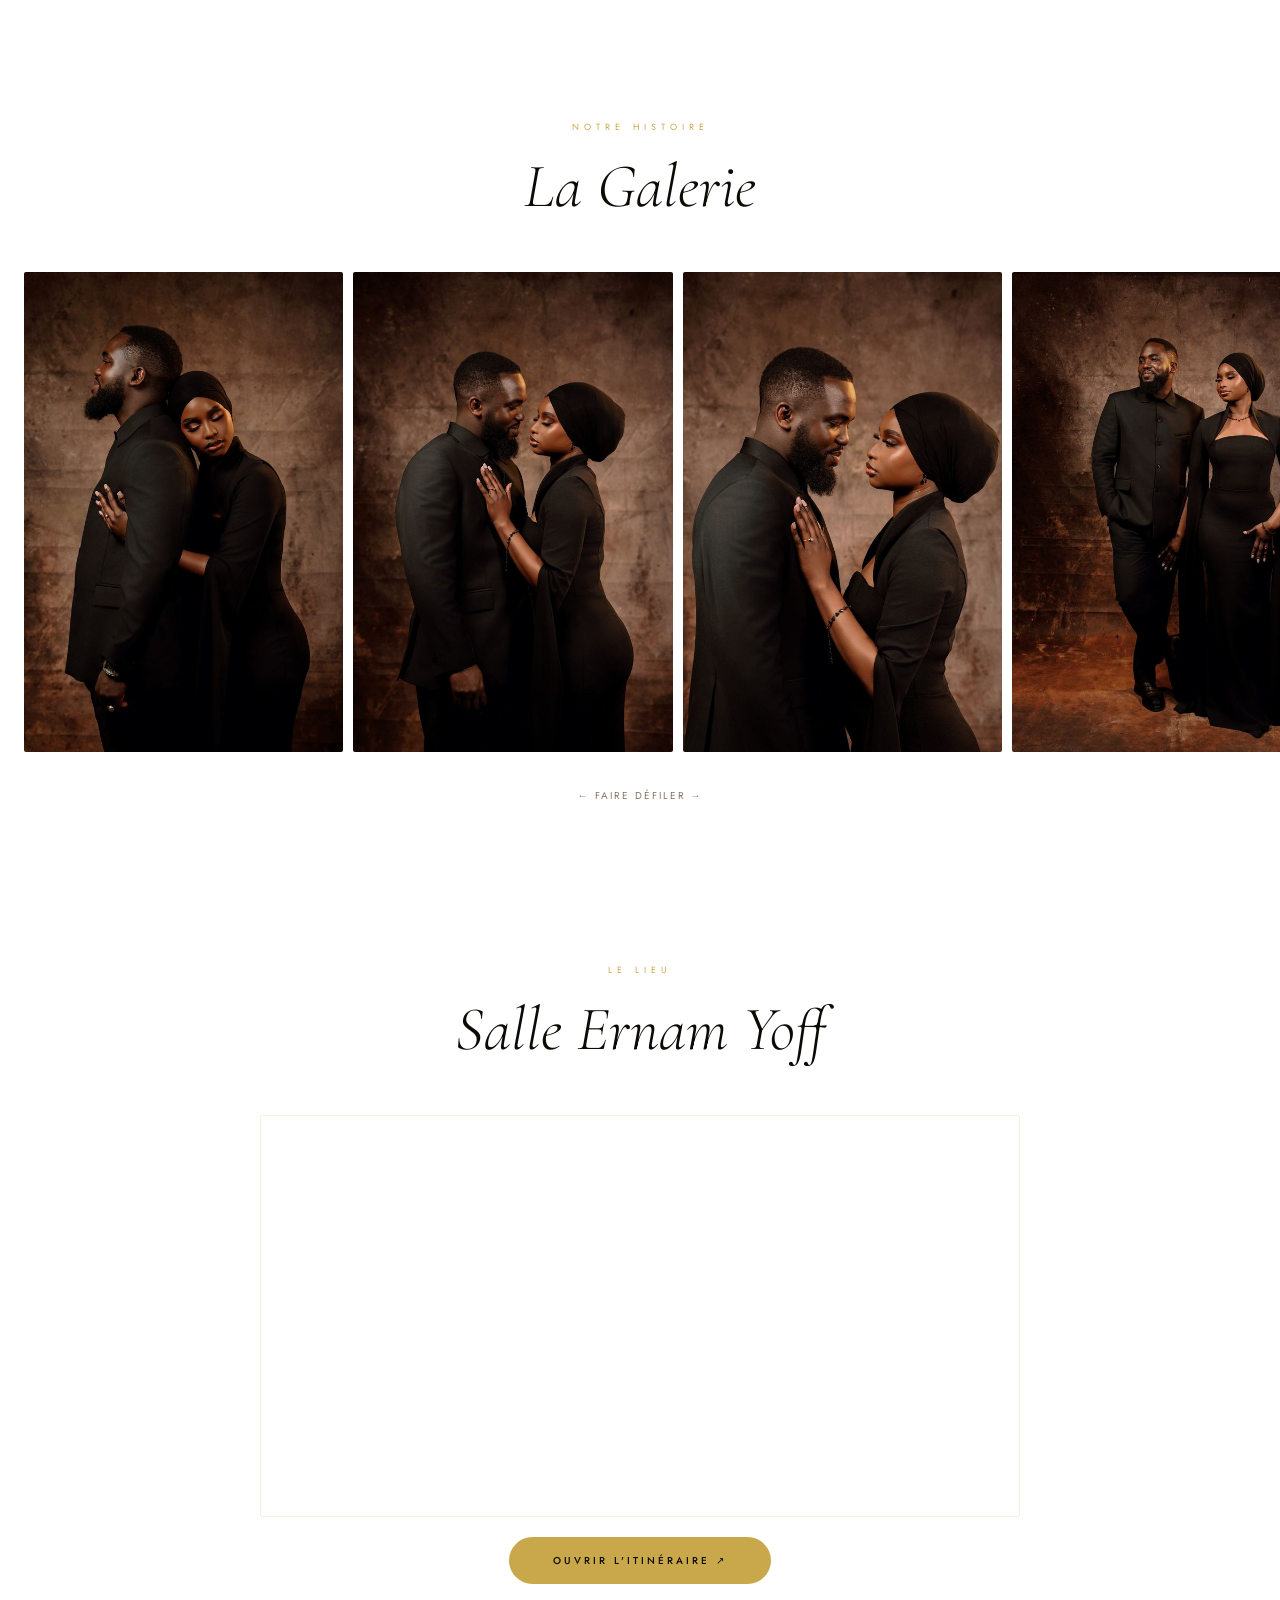
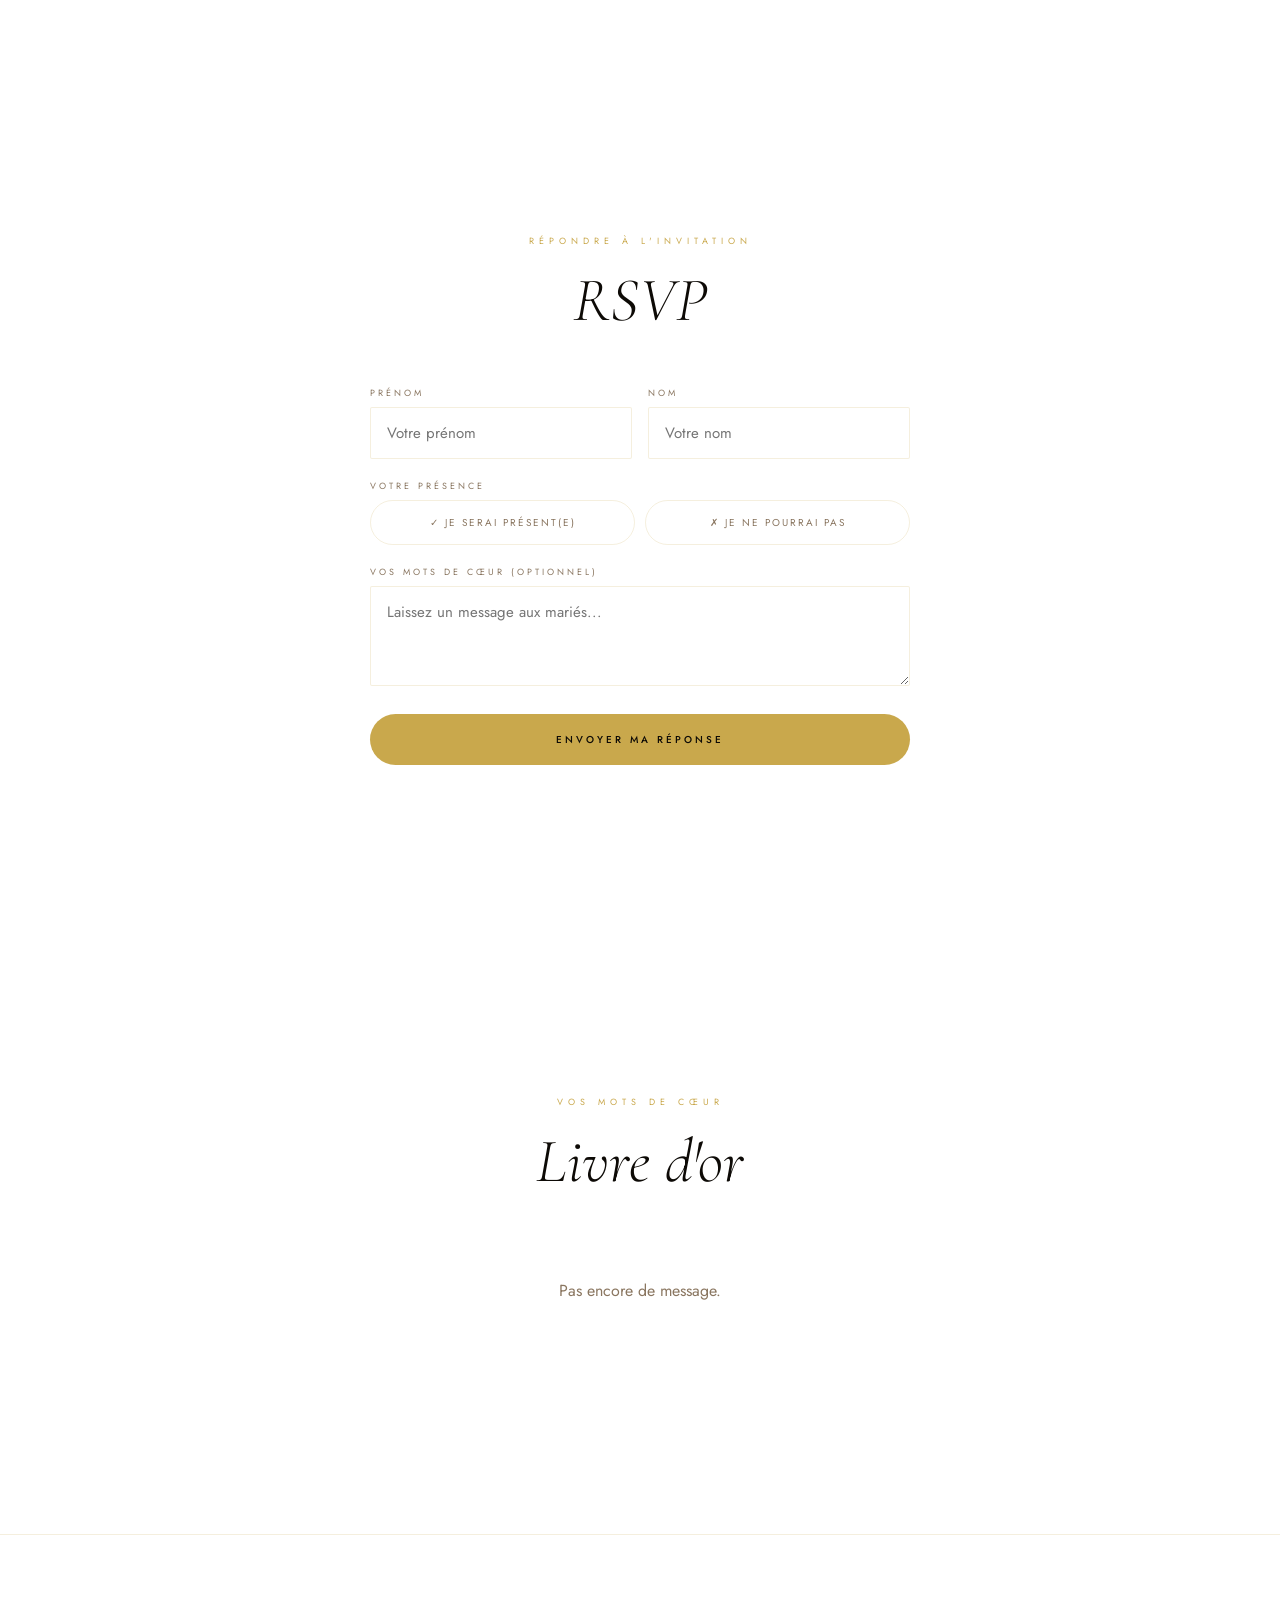
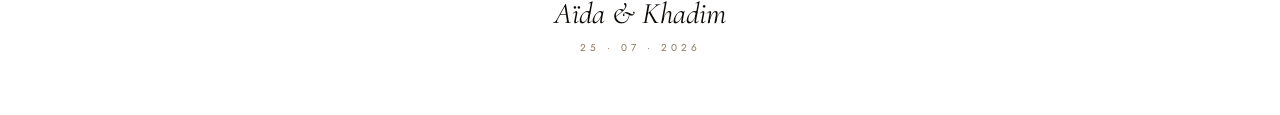
==== commit 9eb54ca5: "Add splash screen animation to V1" ====
--- a/index.html
+++ b/index.html
@@ -5,6 +5,7 @@
     <meta charset="UTF-8">
     <meta name="viewport" content="width=device-width,initial-scale=1.0">
     <title>Aïda & Khadim — Mariage</title>
+    <link rel="icon" type="image/svg+xml" href="favicon.svg">
     <link
         href="https://fonts.googleapis.com/css2?family=Cormorant+Garamond:ital,wght@0,300;0,400;1,300;1,400;1,600&family=Jost:wght@200;300;400;500&display=swap"
         rel="stylesheet">
@@ -12,6 +13,12 @@
 </head>
 
 <body>
+
+    <!-- SPLASH SCREEN -->
+    <div class="splash">
+        <img src="favicon.svg" alt="Aïda & Khadim Logo">
+        <h2>Notre Grand Jour</h2>
+    </div>
 
     <!-- NAV FIXE -->
     <nav id="mainnav">
@@ -171,25 +178,7 @@
         const LS_GUESTS = 'mariage_ak_guests';
         const LS_MSGS = 'mariage_ak_msgs';
 
-        // ---- PERSISTANCE localStorage ----
-        function loadGuests() {
-            try { return JSON.parse(localStorage.getItem(LS_GUESTS)) || []; } catch { return []; }
-        }
-        function saveGuests(arr) {
-            try { localStorage.setItem(LS_GUESTS, JSON.stringify(arr)); } catch { }
-        }
-        function loadMsgs() {
-            try { return JSON.parse(localStorage.getItem(LS_MSGS)) || []; } catch { return []; }
-        }
-        function saveMsgs(arr) {
-            try { localStorage.setItem(LS_MSGS, JSON.stringify(arr)); } catch { }
-        }
-
-        let guests = loadGuests();
-        let msgs = loadMsgs();
-        let gFilter = 'all';
         let presence = null;
-
         function ini(p, n) { return ((p || '')[0] || '').toUpperCase() + ((n || '')[0] || '').toUpperCase(); }
         function timeStr() {
             return new Date().toLocaleDateString('fr-FR', { day: 'numeric', month: 'long', hour: '2-digit', minute: '2-digit' });
--- a/style.css
+++ b/style.css
@@ -25,7 +25,8 @@
             font-family: 'Jost', sans-serif;
             background: var(--cream2);
             color: var(--dark);
-            overflow-x: hidden
+            overflow-x: hidden;
+            animation: siteFadeIn 1.5s ease-out forwards;
         }
 
         /* NAV FIXE */
@@ -866,3 +867,34 @@
         padding: 50px 0;
     }
 }
+
+/* --- SPLASH SCREEN --- */
+.splash {
+  position: fixed; top: 0; left: 0; width: 100%; height: 100vh;
+  background: var(--cream2); z-index: 9999;
+  display: flex; flex-direction: column; align-items: center; justify-content: center;
+  animation: splashFadeOut 1s ease-in-out 2.5s forwards;
+  pointer-events: none;
+}
+.splash img {
+  width: 100px; margin-bottom: 20px;
+  animation: pulse 1.5s infinite alternate;
+}
+.splash h2 {
+  font-family: "Cormorant Garamond", serif;
+  color: var(--gold); font-size: 32px; letter-spacing: 5px;
+  opacity: 0; animation: siteFadeIn 1s ease-out 0.5s forwards;
+}
+
+@keyframes splashFadeOut {
+  to { opacity: 0; visibility: hidden; }
+}
+@keyframes pulse {
+  from { transform: scale(0.9); }
+  to { transform: scale(1.1); }
+}
+@keyframes siteFadeIn {
+  from { opacity: 0; }
+  to { opacity: 1; }
+}
+
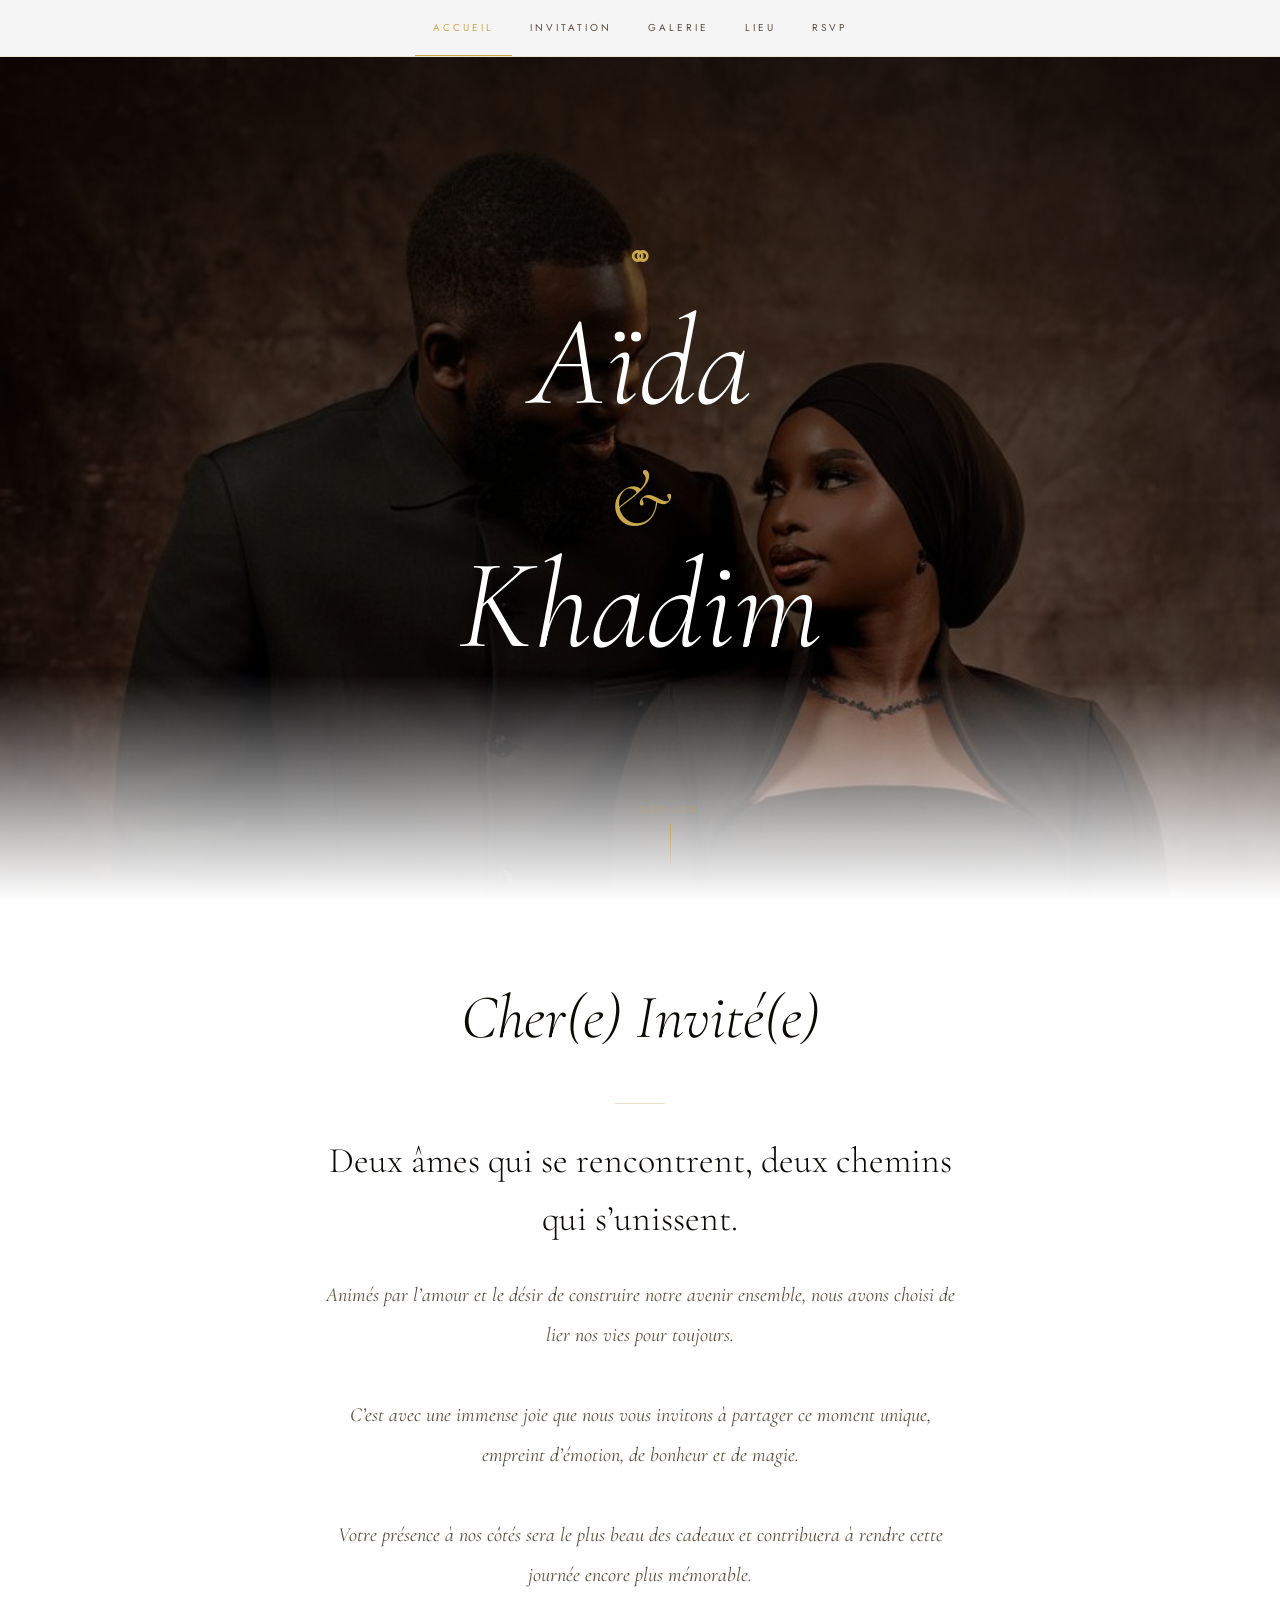
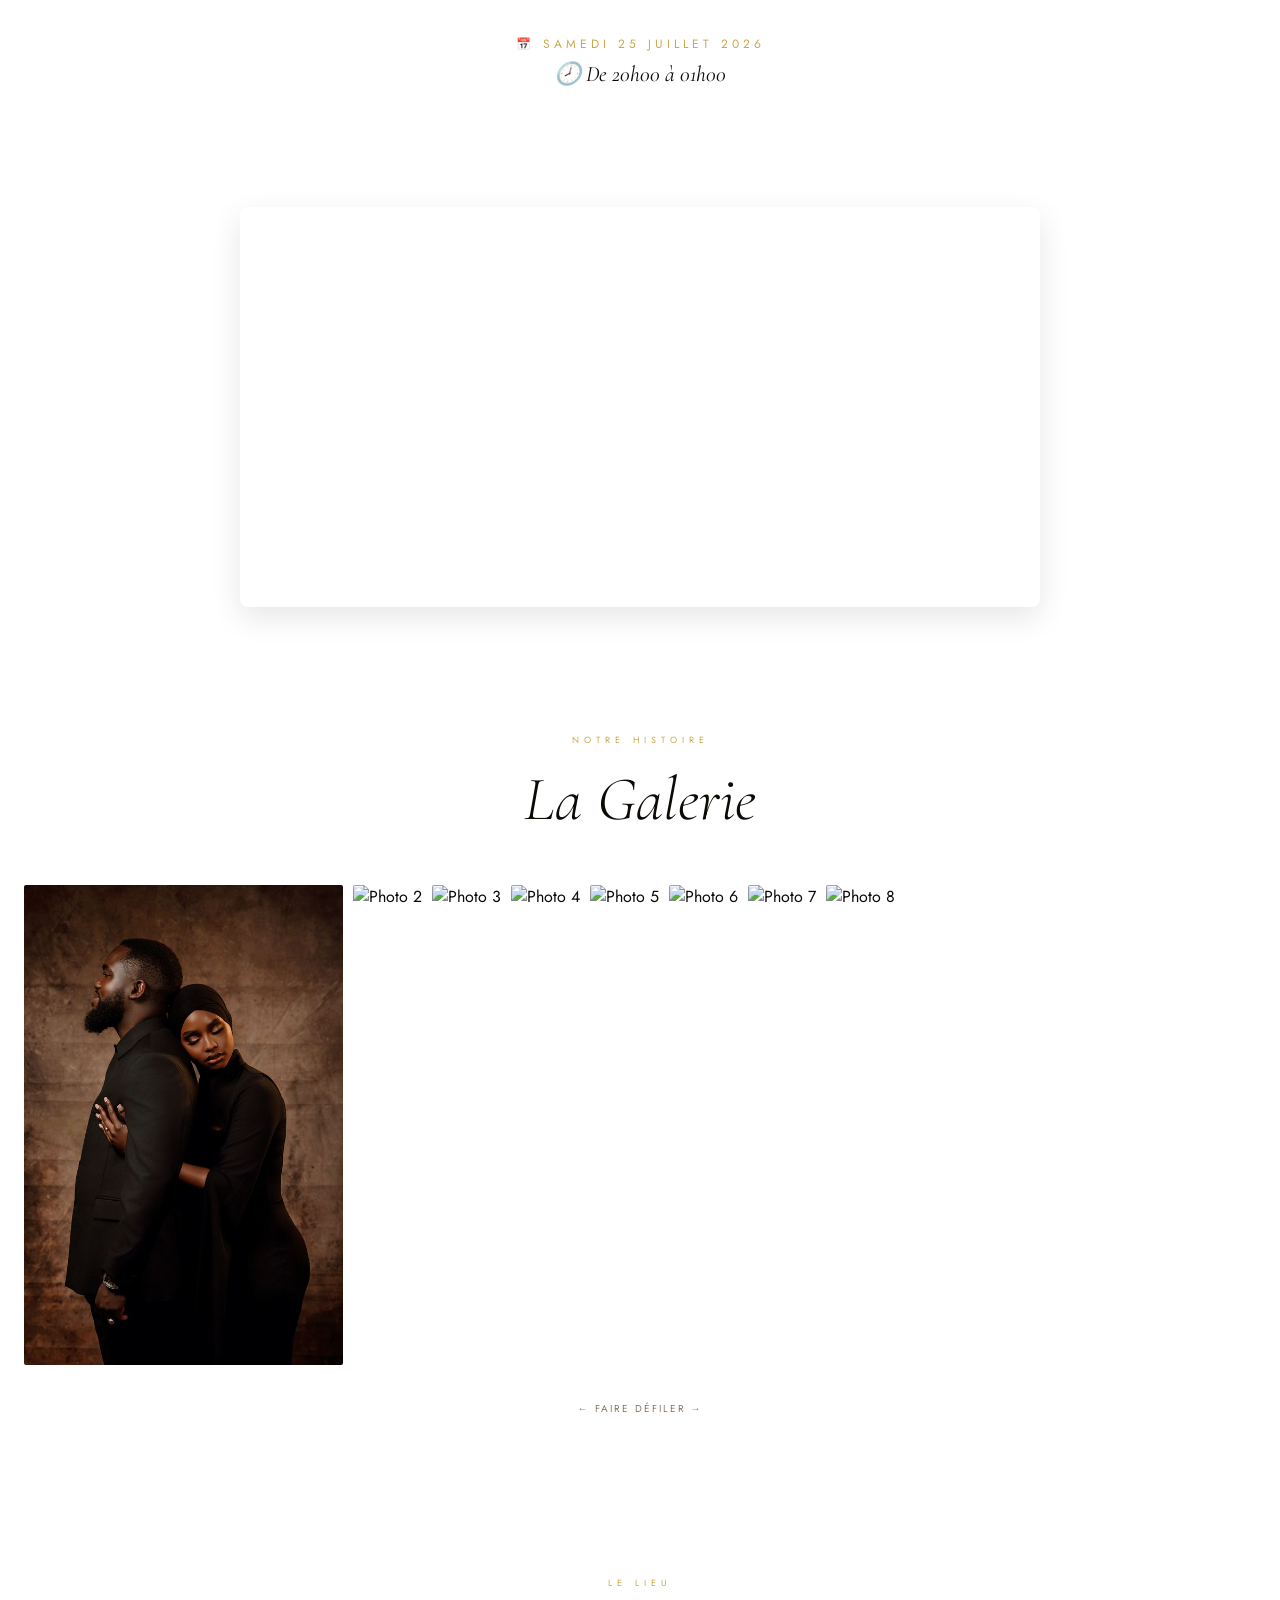
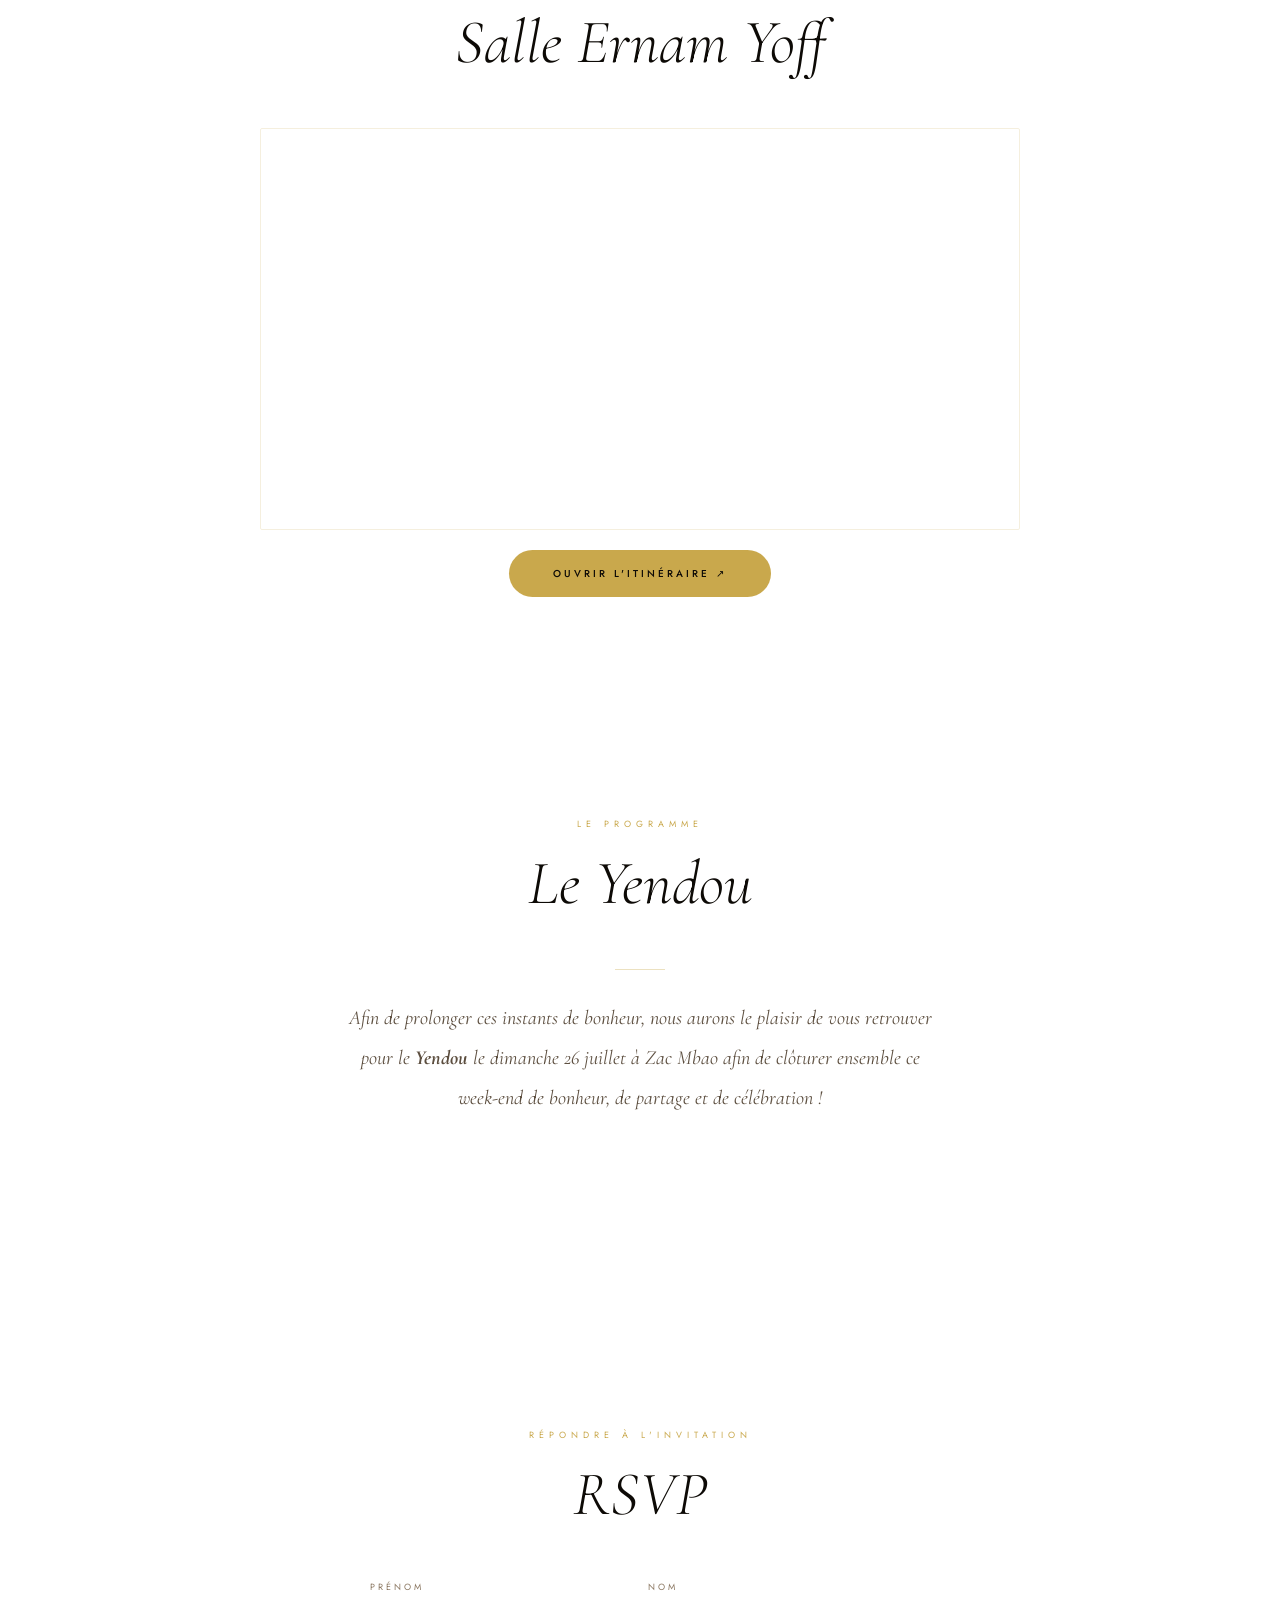
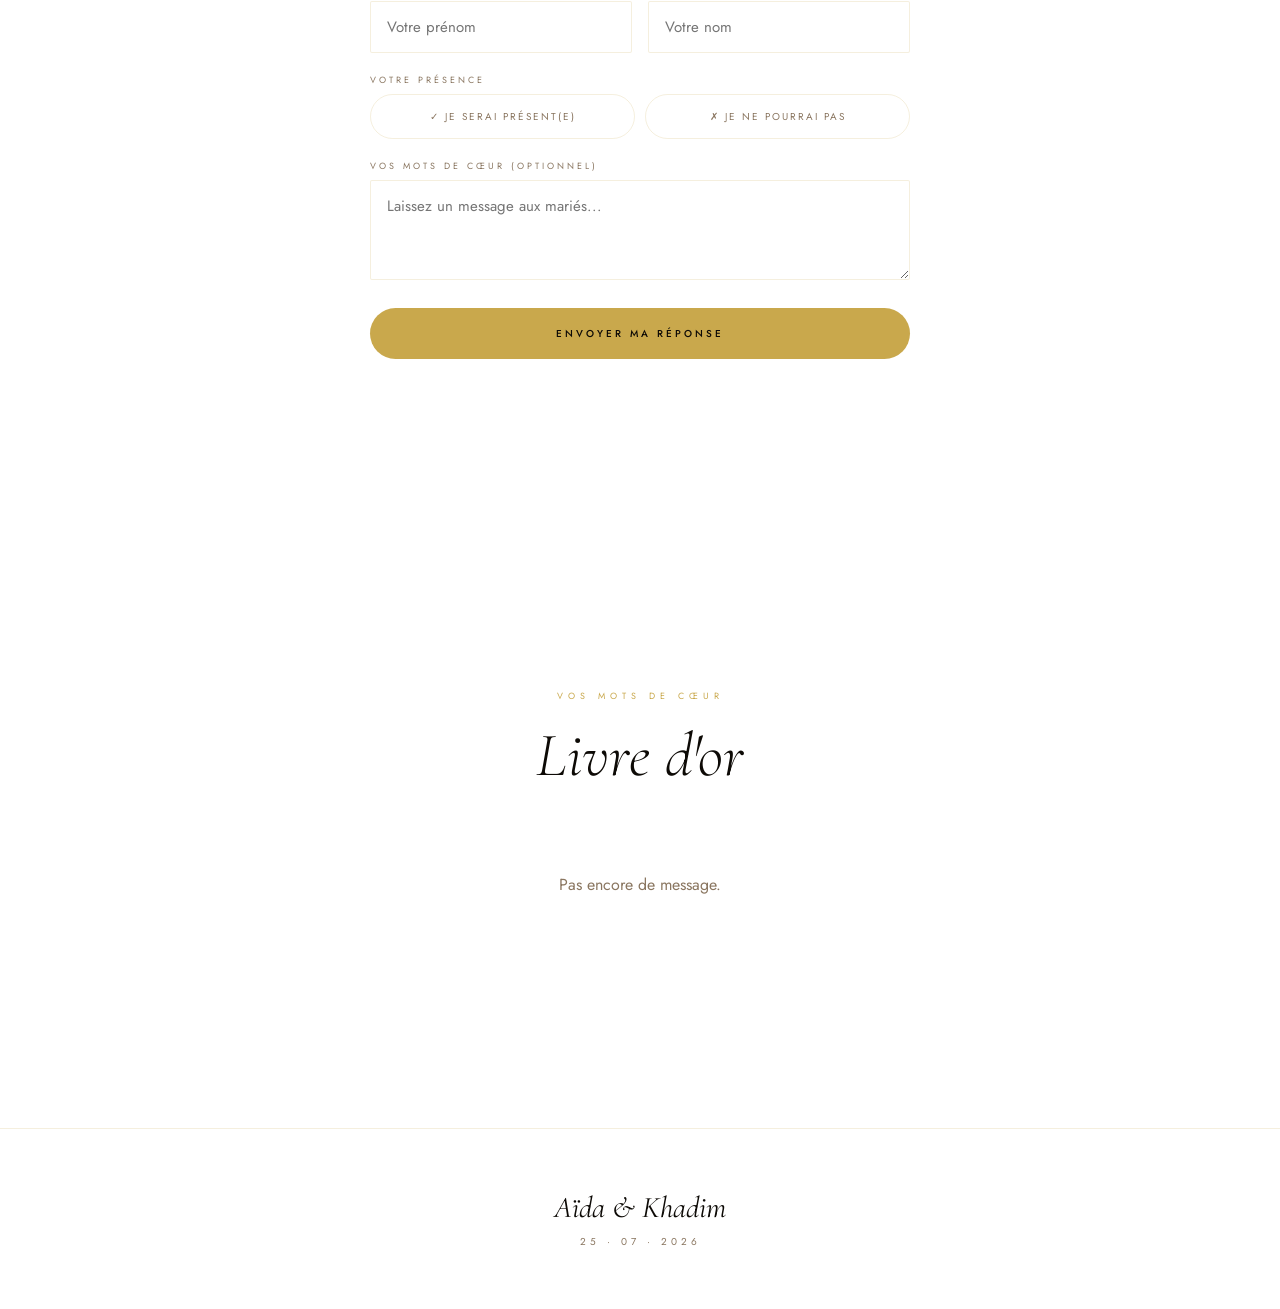
==== commit a484bb31: "Integrate video, photos, and update invitation text" ====
--- a/index.html
+++ b/index.html
@@ -57,23 +57,24 @@
     <div id="invitation">
         <section>
             <div style="max-width:640px;margin:0 auto">
-                <p class="eyebrow">Bienvenue à notre célébration</p>
                 <h2 class="stitle">Cher(e) Invité(e)</h2>
                 <div class="gold-line"></div>
-                <p class="inv-big">Nous sommes heureux de vous convier à la célébration de notre union,<br><em>Aïda
-                        &amp; Khadim</em></p>
-                <div class="gold-line"></div>
-                <p class="inv-body">Vous êtes cordialement invités à partager avec nous ce moment unique et précieux.
-                    Votre présence sera notre plus beau cadeau en ce jour de bonheur.</p>
+                <p class="inv-big">Deux âmes qui se rencontrent, deux chemins qui s’unissent.</p>
+                <p class="inv-body" style="margin-top: 20px;">Animés par l’amour et le désir de construire notre avenir ensemble, nous avons choisi de lier nos vies pour toujours.<br><br>C’est avec une immense joie que nous vous invitons à partager ce moment unique, empreint d’émotion, de bonheur et de magie.<br><br>Votre présence à nos côtés sera le plus beau des cadeaux et contribuera à rendre cette journée encore plus mémorable.</p>
                 <div style="margin-top:40px;text-align:center">
-                    <p style="font-size:10px;letter-spacing:4px;text-transform:uppercase;color:var(--gold)">Samedi 25
-                        Juillet 2026</p>
-                    <p
-                        style="font-family:'Cormorant Garamond',serif;font-size:22px;font-style:italic;color:var(--dark);margin-top:8px">
-                        De 20h00 à 01h</p>
+                    <p style="font-size:12px;letter-spacing:4px;text-transform:uppercase;color:var(--gold)">📅 Samedi 25 Juillet 2026</p>
+                    <p style="font-family:'Cormorant Garamond',serif;font-size:22px;font-style:italic;color:var(--dark);margin-top:8px">🕗 De 20h00 à 01h00</p>
                 </div>
             </div>
         </section>
+    </div>
+
+    
+    <!-- VIDEO -->
+    <div id="video-section" style="background:var(--cream2); padding: 40px 0;">
+        <div style="max-width: 800px; margin: 0 auto; text-align: center;">
+            <video src="video/IMG_3776.MOV" autoplay loop muted playsinline style="width: 100%; border-radius: 8px; box-shadow: 0 10px 30px rgba(0,0,0,0.1);"></video>
+        </div>
     </div>
 
     <!-- GALERIE SCROLL HORIZONTAL -->
@@ -102,6 +103,17 @@
                 <a href="https://maps.app.goo.gl/fPYTbt9CbK2Q4c9N6" target="_blank" class="map-btn">Ouvrir l'itinéraire
                     ↗</a>
             </div>
+        </section>
+    </div>
+
+    
+    <!-- YENDOU -->
+    <div id="yendou" style="background:var(--cream2); padding: 60px 24px;">
+        <section style="max-width:640px; margin:0 auto; text-align: center;">
+            <p class="eyebrow">Le Programme</p>
+            <h2 class="stitle">Le Yendou</h2>
+            <div class="gold-line"></div>
+            <p class="inv-body">Afin de prolonger ces instants de bonheur, nous aurons le plaisir de vous retrouver pour le <strong>Yendou</strong> le dimanche 26 juillet à Zac Mbao afin de clôturer ensemble ce week-end de bonheur, de partage et de célébration !</p>
         </section>
     </div>
 
@@ -163,17 +175,13 @@
     <script>
         const PHOTOS = [
             "[data-uri]",
-            "[data-uri]",
-            "[data-uri]",
-            "[data-uri]",
-            "[data-uri]